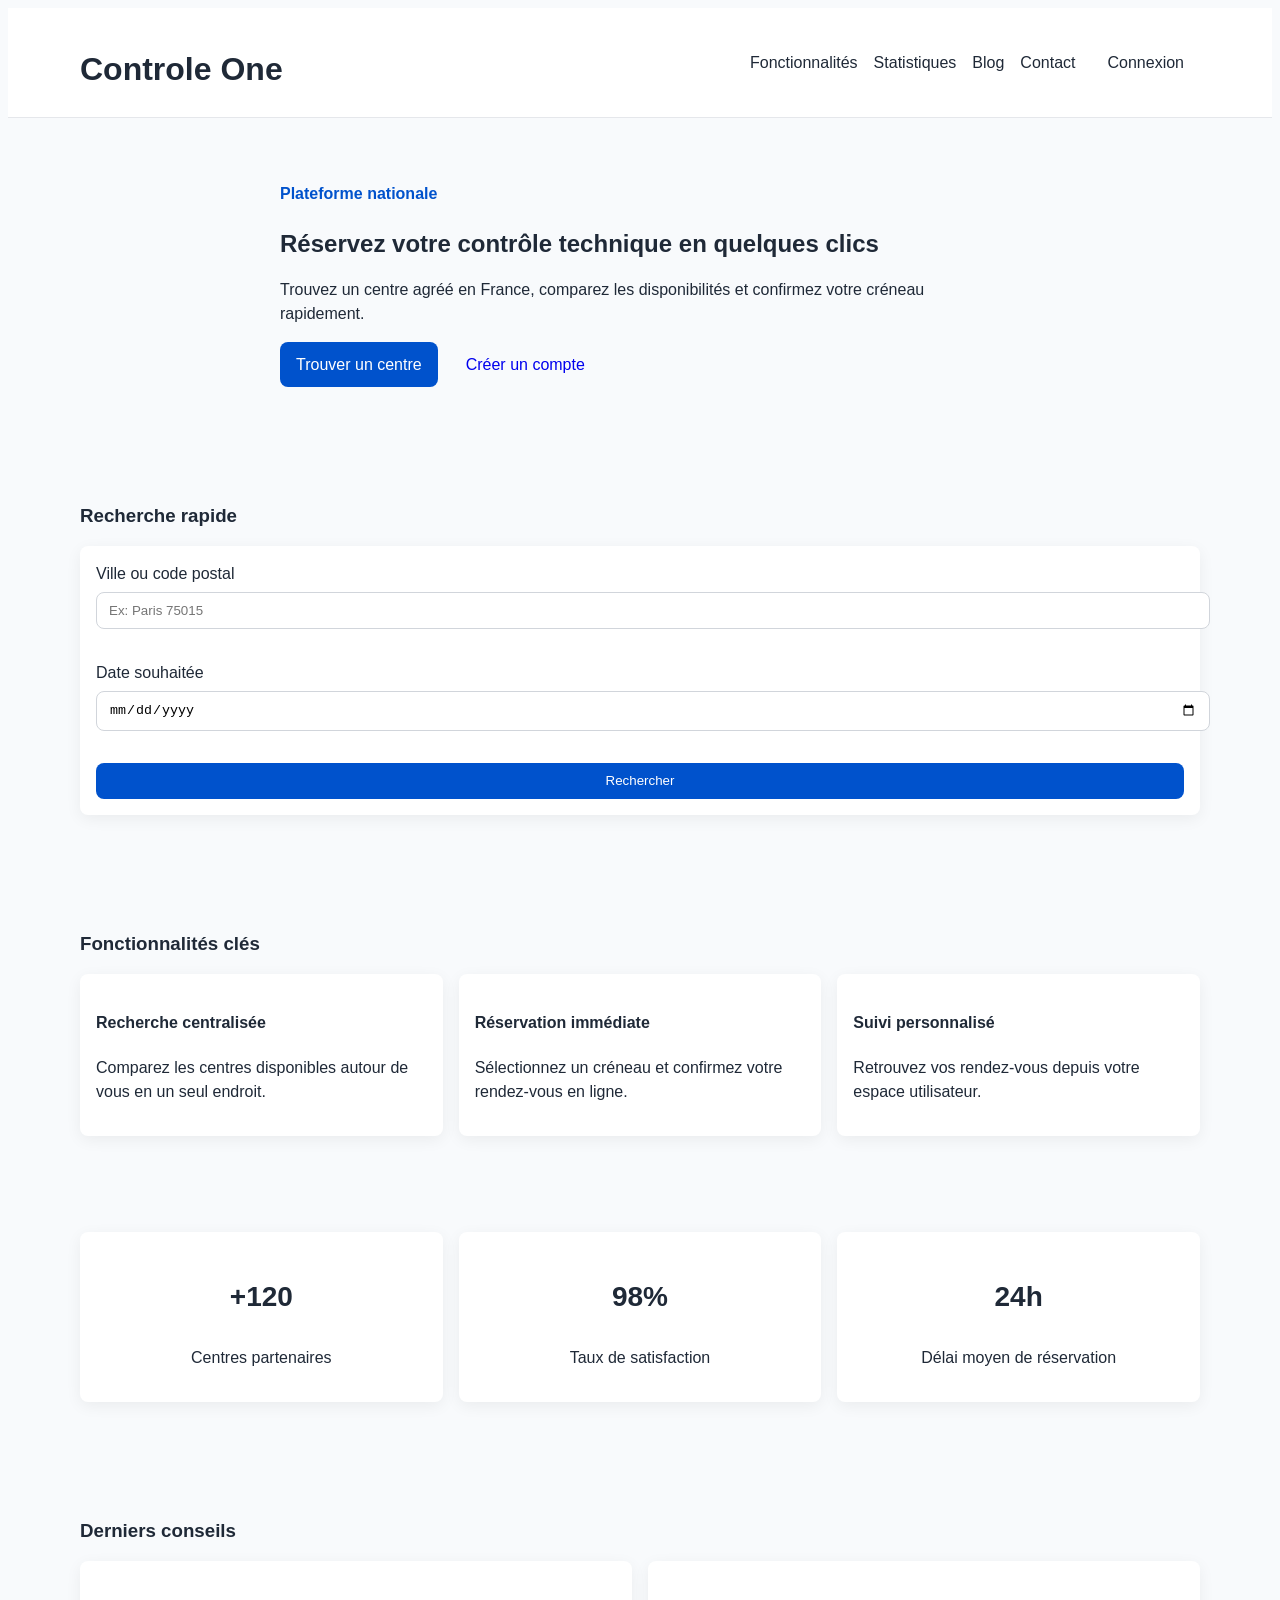
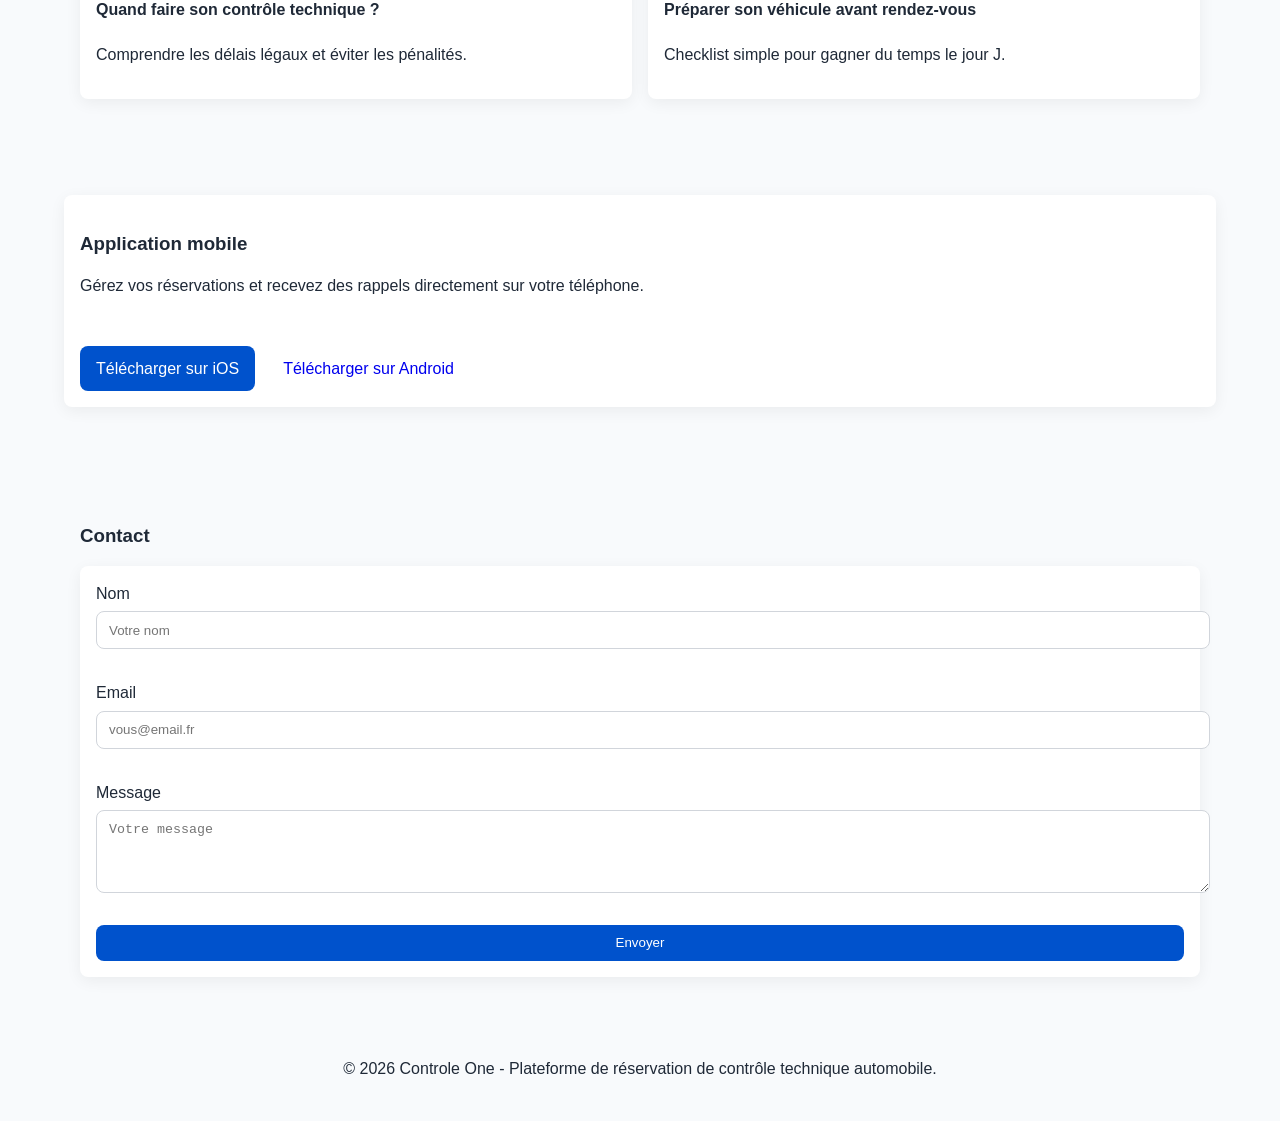
==== index.html @ fcfed6a2 "feat(setup): add frontend base structure and initial multipage flow" ====
<!DOCTYPE html>
<html lang="fr">
<head>
  <meta charset="UTF-8">
  <meta name="viewport" content="width=device-width, initial-scale=1.0">
  <title>Controle One - Réservez votre contrôle technique</title>
  <link rel="stylesheet" href="styles/main.css">
</head>
<body>
  <header class="site-header">
    <div class="container nav-bar">
      <h1 class="brand">Controle One</h1>
      <nav class="top-nav" aria-label="Navigation principale">
        <a href="#features">Fonctionnalités</a>
        <a href="#stats">Statistiques</a>
        <a href="#blog">Blog</a>
        <a href="#contact">Contact</a>
        <a href="pages/login.html" class="button">Connexion</a>
      </nav>
    </div>
  </header>

  <main>
    <section class="hero-section">
      <div class="container hero-content">
        <p class="hero-kicker">Plateforme nationale</p>
        <h2>Réservez votre contrôle technique en quelques clics</h2>
        <p>Trouvez un centre agréé en France, comparez les disponibilités et confirmez votre créneau rapidement.</p>
        <div class="hero-actions">
          <a href="pages/search.html" class="button primary-button">Trouver un centre</a>
          <a href="pages/register.html" class="button">Créer un compte</a>
        </div>
      </div>
    </section>

    <section class="search-section" aria-label="Recherche rapide">
      <div class="container">
        <h3 class="section-title">Recherche rapide</h3>
        <form class="search-form card" action="pages/search.html" method="get">
          <div class="form-field">
            <label for="city">Ville ou code postal</label>
            <input id="city" name="city" class="input-control" type="text" placeholder="Ex: Paris 75015" required>
          </div>
          <div class="form-field">
            <label for="date">Date souhaitée</label>
            <input id="date" name="date" class="input-control" type="date" required>
          </div>
          <button type="submit" class="button primary-button">Rechercher</button>
        </form>
      </div>
    </section>

    <section id="features" class="features-section">
      <div class="container">
        <h3 class="section-title">Fonctionnalités clés</h3>
        <div class="feature-grid">
          <article class="card">
            <h4>Recherche centralisée</h4>
            <p>Comparez les centres disponibles autour de vous en un seul endroit.</p>
          </article>
          <article class="card">
            <h4>Réservation immédiate</h4>
            <p>Sélectionnez un créneau et confirmez votre rendez-vous en ligne.</p>
          </article>
          <article class="card">
            <h4>Suivi personnalisé</h4>
            <p>Retrouvez vos rendez-vous depuis votre espace utilisateur.</p>
          </article>
        </div>
      </div>
    </section>

    <section id="stats" class="stats-section">
      <div class="container stats-grid">
        <article class="card stat-item">
          <p class="stat-value">+120</p>
          <p>Centres partenaires</p>
        </article>
        <article class="card stat-item">
          <p class="stat-value">98%</p>
          <p>Taux de satisfaction</p>
        </article>
        <article class="card stat-item">
          <p class="stat-value">24h</p>
          <p>Délai moyen de réservation</p>
        </article>
      </div>
    </section>

    <section id="blog" class="blog-section">
      <div class="container">
        <h3 class="section-title">Derniers conseils</h3>
        <div class="blog-grid">
          <article class="card">
            <h4>Quand faire son contrôle technique ?</h4>
            <p>Comprendre les délais légaux et éviter les pénalités.</p>
          </article>
          <article class="card">
            <h4>Préparer son véhicule avant rendez-vous</h4>
            <p>Checklist simple pour gagner du temps le jour J.</p>
          </article>
        </div>
      </div>
    </section>

    <section class="app-section">
      <div class="container app-card card">
        <div>
          <h3 class="section-title">Application mobile</h3>
          <p>Gérez vos réservations et recevez des rappels directement sur votre téléphone.</p>
        </div>
        <div class="hero-actions">
          <a href="#" class="button primary-button">Télécharger sur iOS</a>
          <a href="#" class="button">Télécharger sur Android</a>
        </div>
      </div>
    </section>

    <section id="contact" class="contact-section">
      <div class="container">
        <h3 class="section-title">Contact</h3>
        <form class="contact-form card">
          <div class="form-field">
            <label for="name">Nom</label>
            <input id="name" class="input-control" type="text" placeholder="Votre nom" required>
          </div>
          <div class="form-field">
            <label for="email">Email</label>
            <input id="email" class="input-control" type="email" placeholder="vous@email.fr" required>
          </div>
          <div class="form-field">
            <label for="message">Message</label>
            <textarea id="message" class="input-control" rows="4" placeholder="Votre message" required></textarea>
          </div>
          <button type="submit" class="button primary-button">Envoyer</button>
        </form>
      </div>
    </section>
  </main>

  <footer class="site-footer">
    <div class="container">
      <p>© 2026 Controle One - Plateforme de réservation de contrôle technique automobile.</p>
    </div>
  </footer>

  <script src="scripts/main.js" defer></script>
</body>
</html>
---- styles/main.css ----
@import url('./base/reset.css');
@import url('./base/variables.css');
@import url('./base/typography.css');
@import url('./layout/header.css');
@import url('./layout/footer.css');
@import url('./layout/grid.css');
@import url('./components/buttons.css');
@import url('./components/forms.css');
@import url('./components/cards.css');
@import url('./pages/home.css');
@import url('./pages/search.css');
@import url('./pages/auth.css');
@import url('./pages/booking.css');
@import url('./pages/dashboard-user.css');
@import url('./pages/dashboard-garage.css');
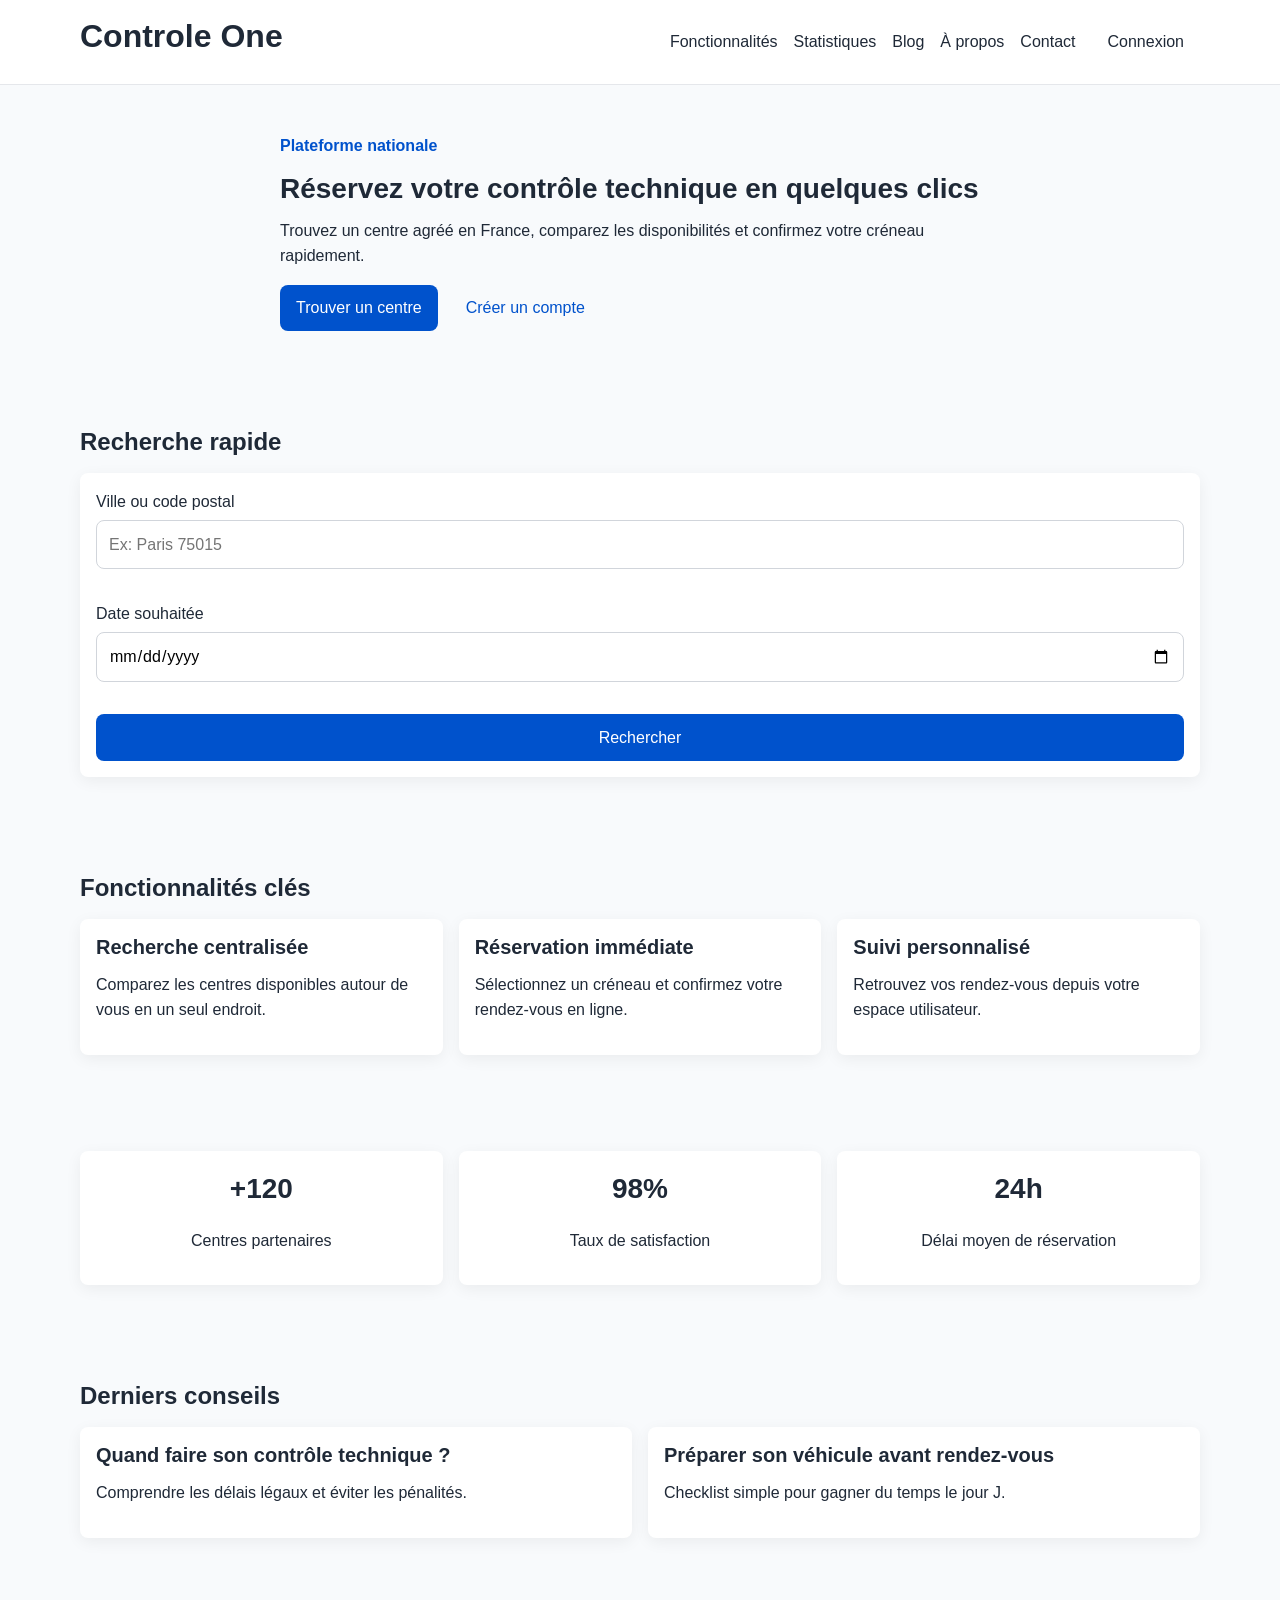
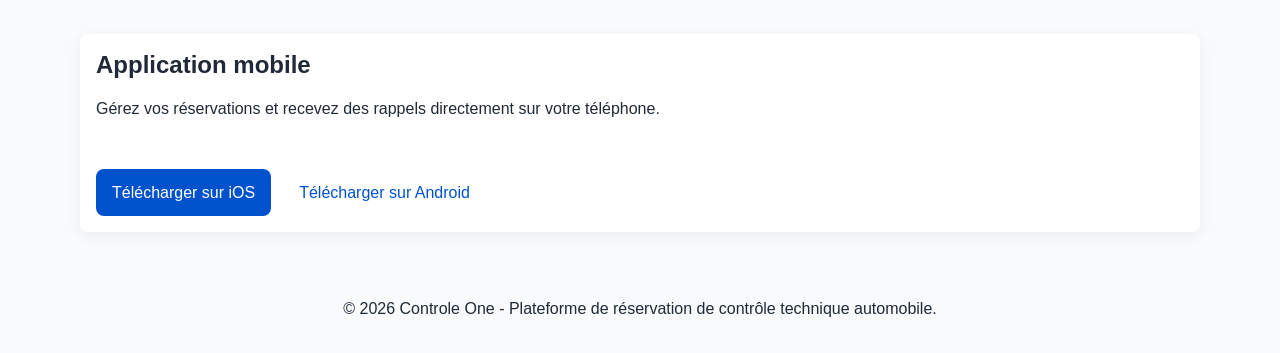
==== commit 769413be: "Add about and contact pages with styles" ====
--- a/index.html
+++ b/index.html
@@ -14,7 +14,8 @@
         <a href="#features">Fonctionnalités</a>
         <a href="#stats">Statistiques</a>
         <a href="#blog">Blog</a>
-        <a href="#contact">Contact</a>
+        <a href="pages/about.html">À propos</a>
+        <a href="pages/contact.html">Contact</a>
         <a href="pages/login.html" class="button">Connexion</a>
       </nav>
     </div>
@@ -116,26 +117,6 @@
       </div>
     </section>
 
-    <section id="contact" class="contact-section">
-      <div class="container">
-        <h3 class="section-title">Contact</h3>
-        <form class="contact-form card">
-          <div class="form-field">
-            <label for="name">Nom</label>
-            <input id="name" class="input-control" type="text" placeholder="Votre nom" required>
-          </div>
-          <div class="form-field">
-            <label for="email">Email</label>
-            <input id="email" class="input-control" type="email" placeholder="vous@email.fr" required>
-          </div>
-          <div class="form-field">
-            <label for="message">Message</label>
-            <textarea id="message" class="input-control" rows="4" placeholder="Votre message" required></textarea>
-          </div>
-          <button type="submit" class="button primary-button">Envoyer</button>
-        </form>
-      </div>
-    </section>
   </main>
 
   <footer class="site-footer">
--- a/styles/main.css
+++ b/styles/main.css
@@ -13,3 +13,5 @@
 @import url('./pages/booking.css');
 @import url('./pages/dashboard-user.css');
 @import url('./pages/dashboard-garage.css');
+@import url('./pages/about.css');
+@import url('./pages/contact.css');
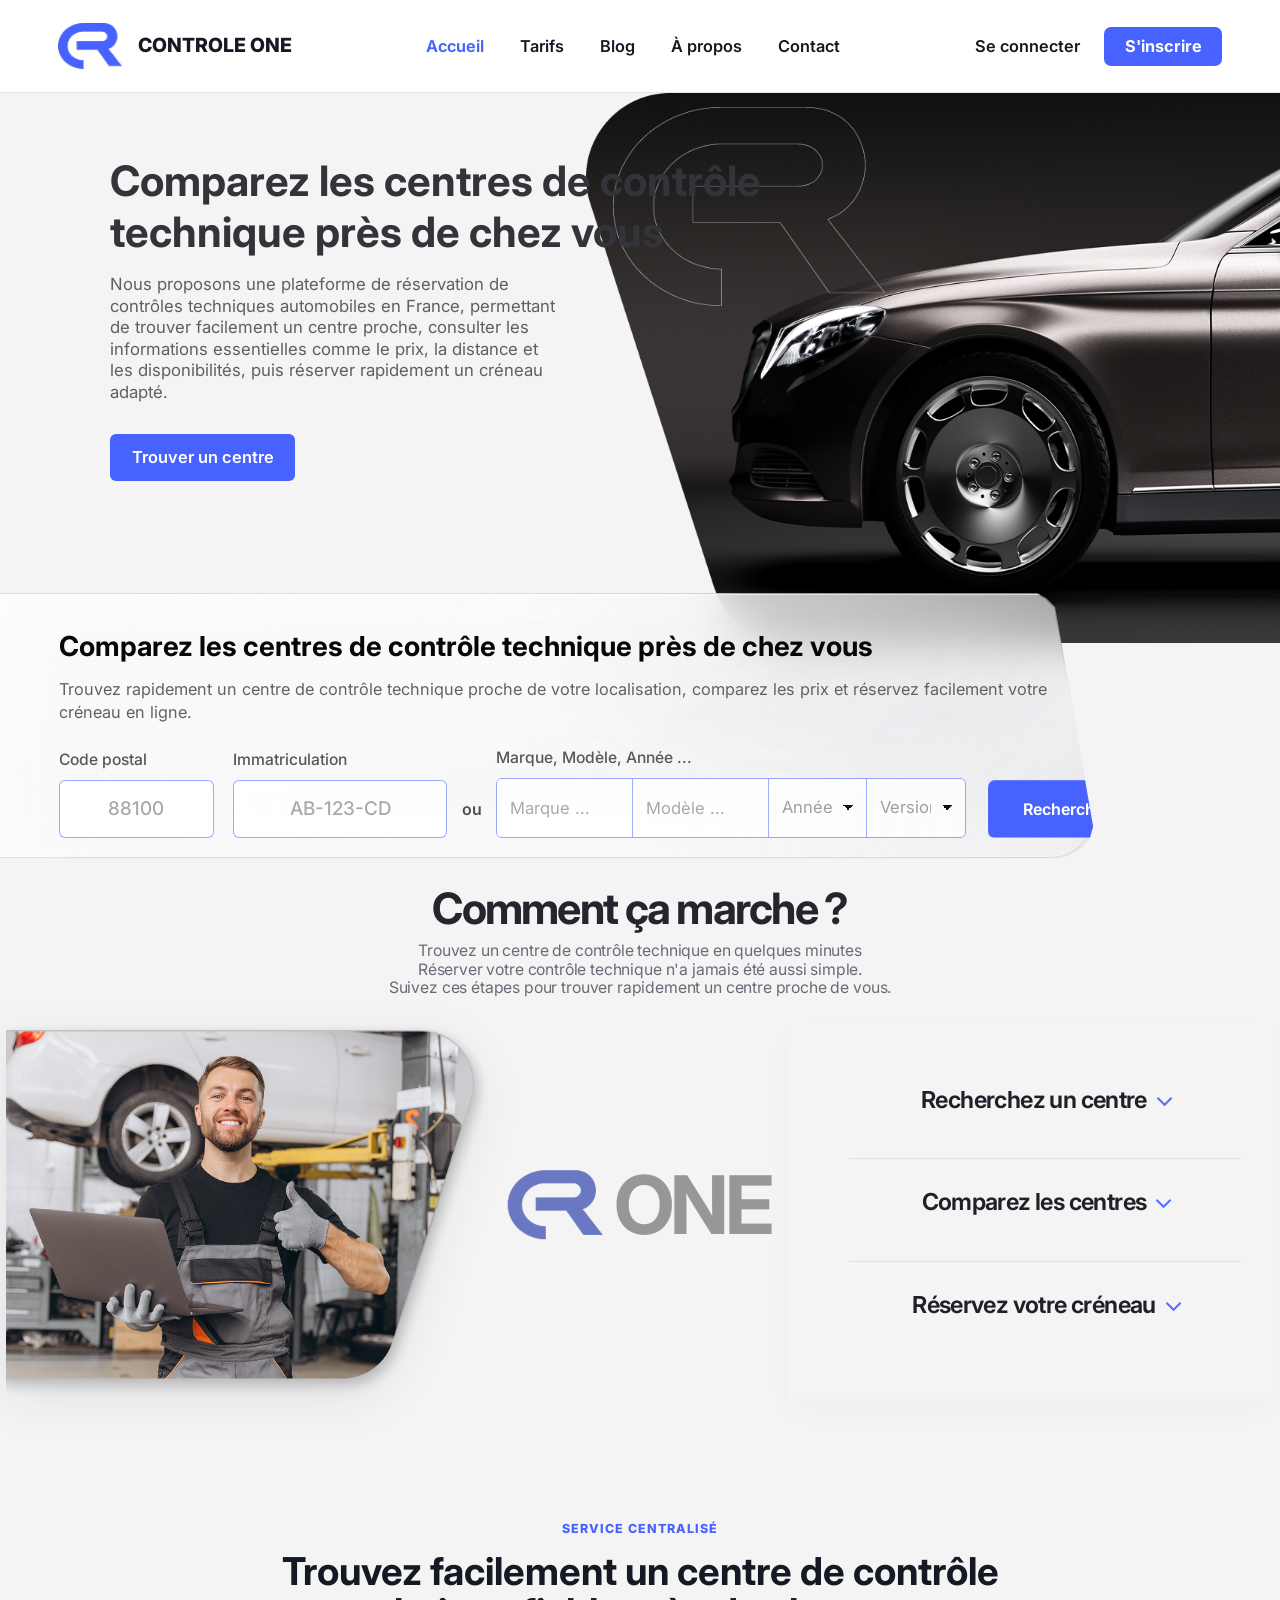
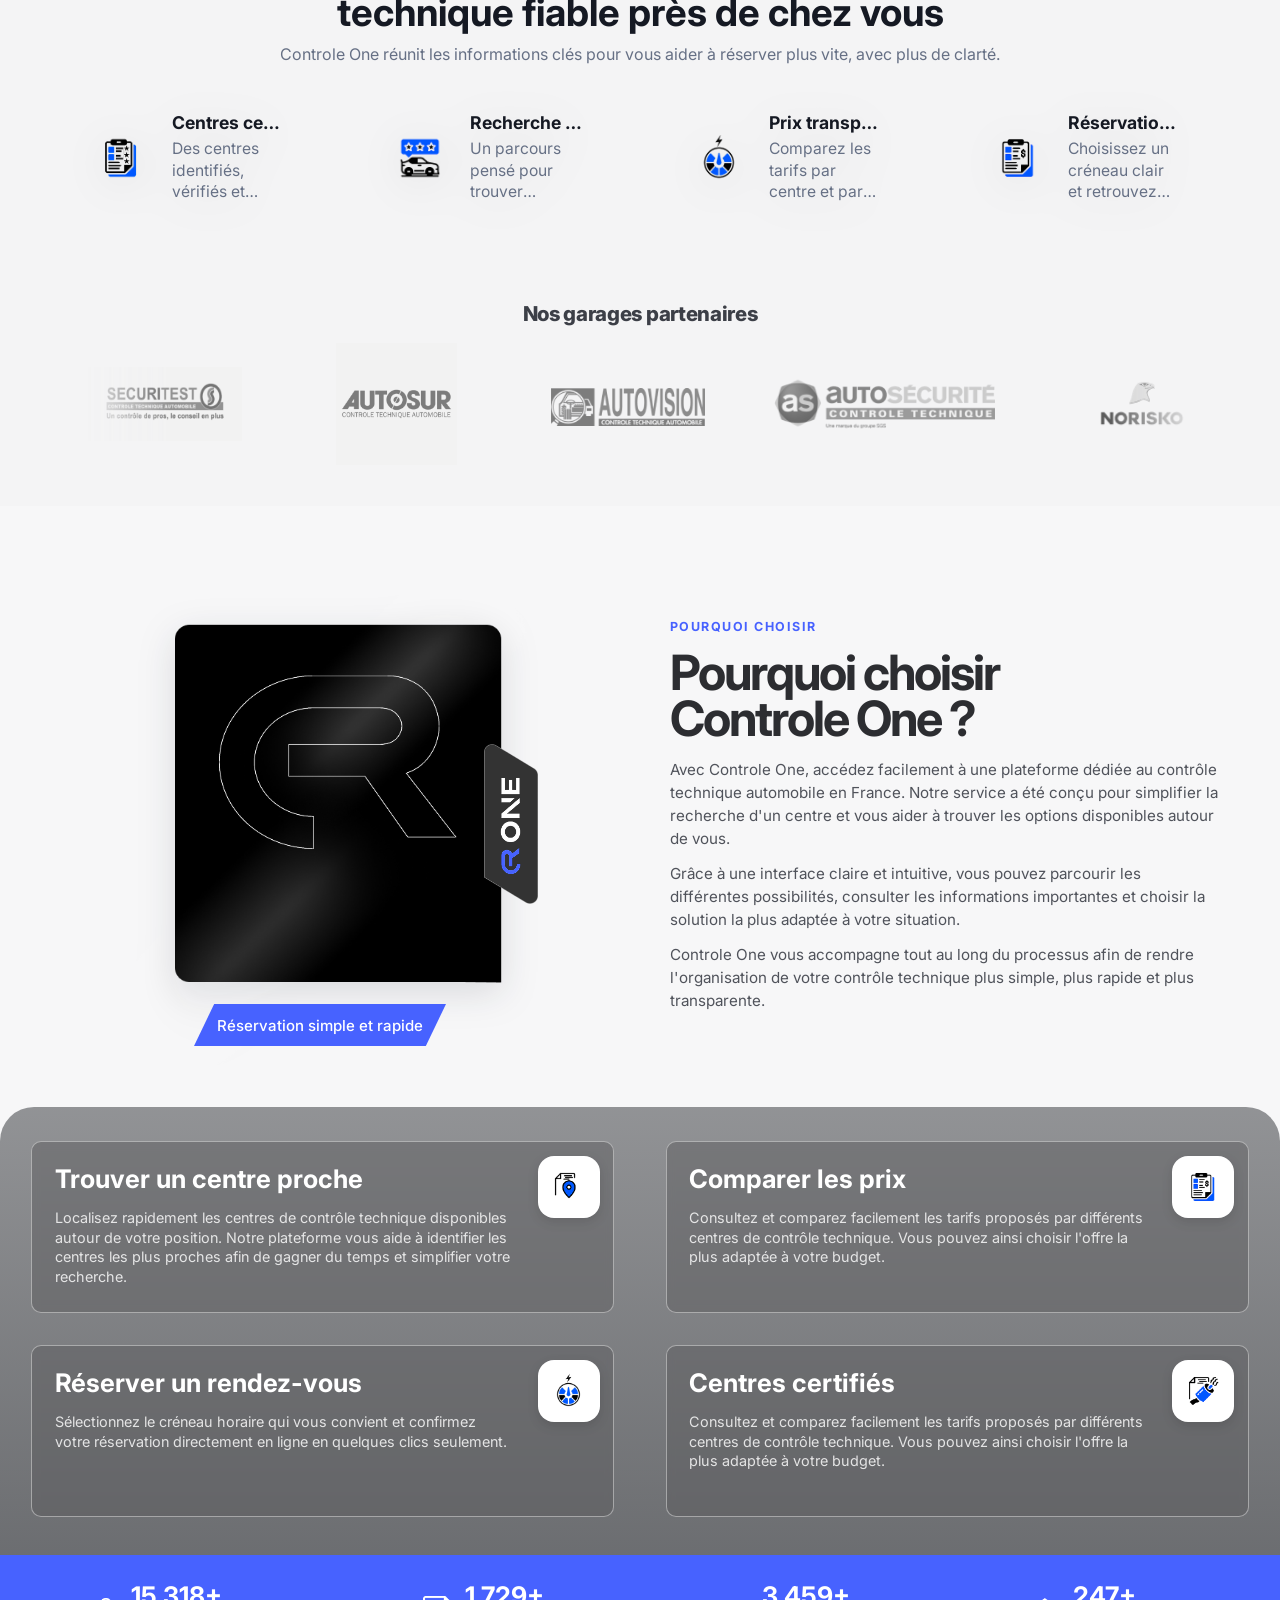
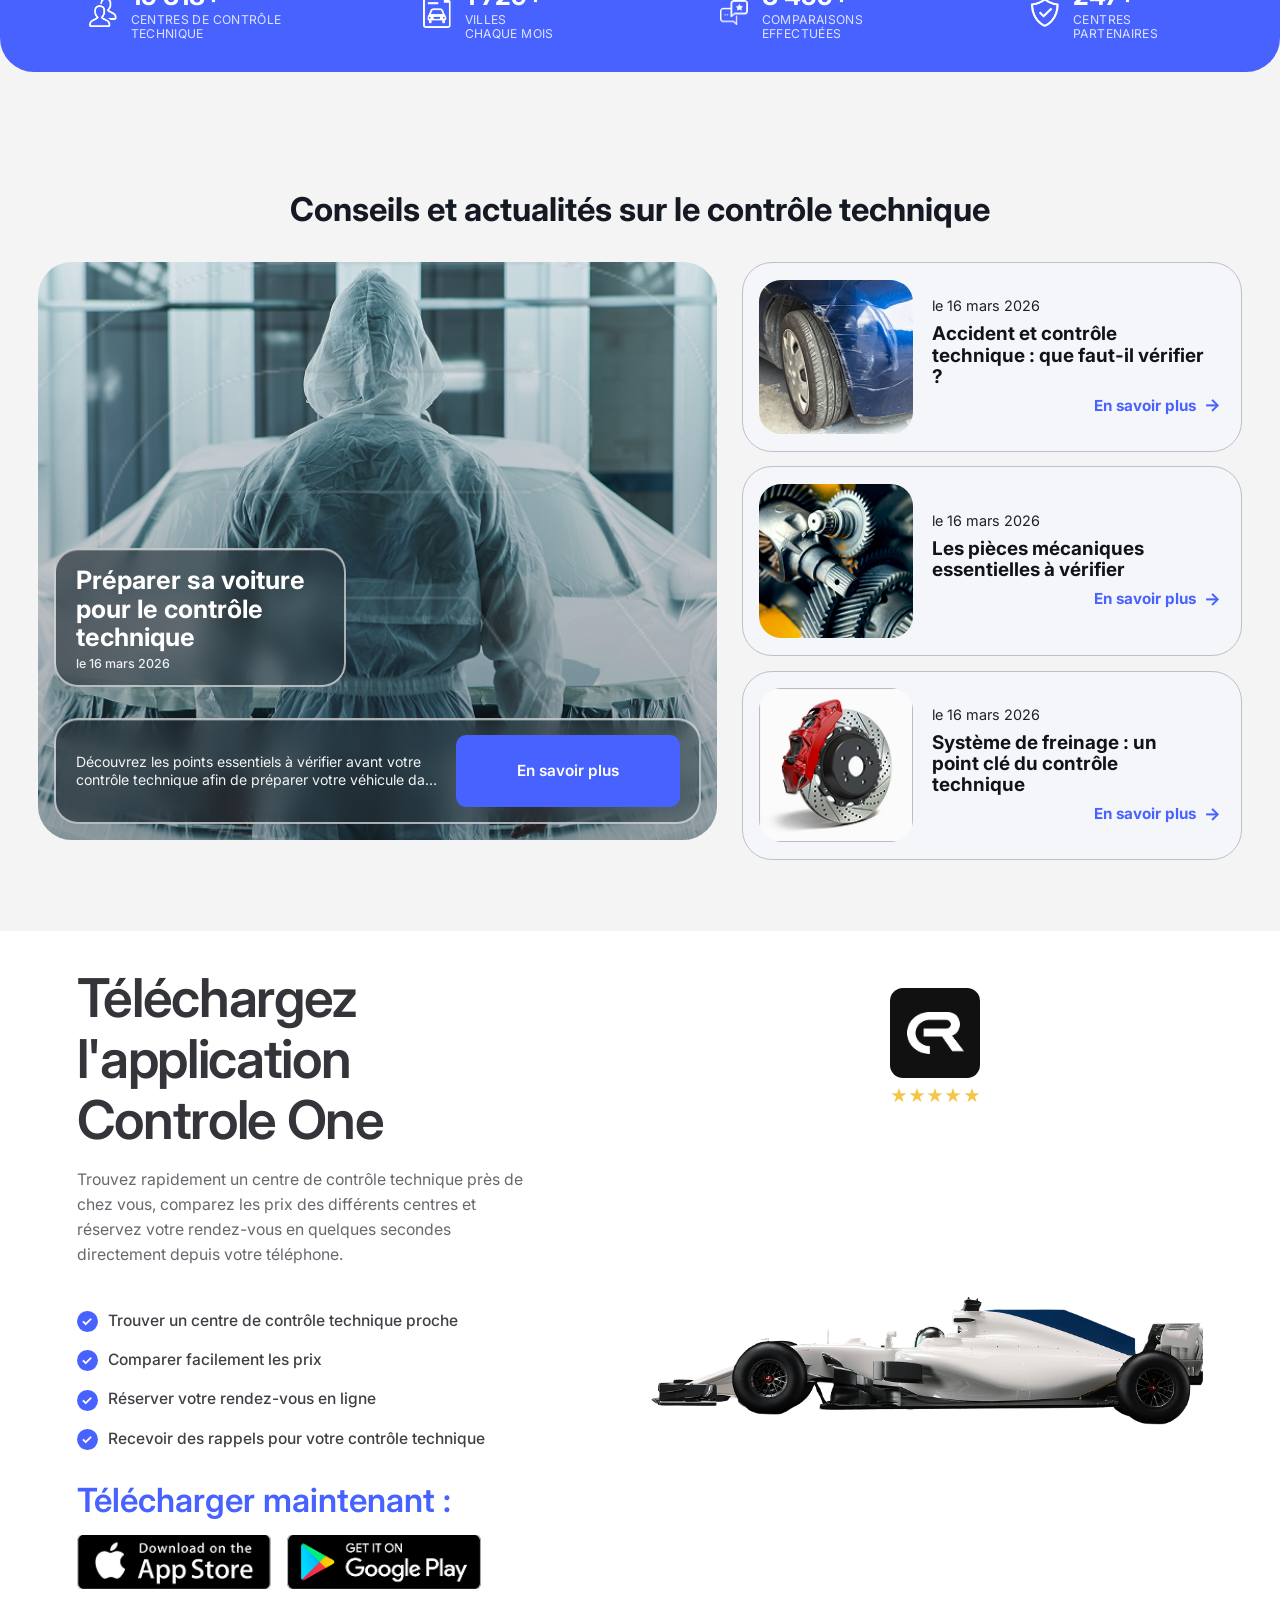
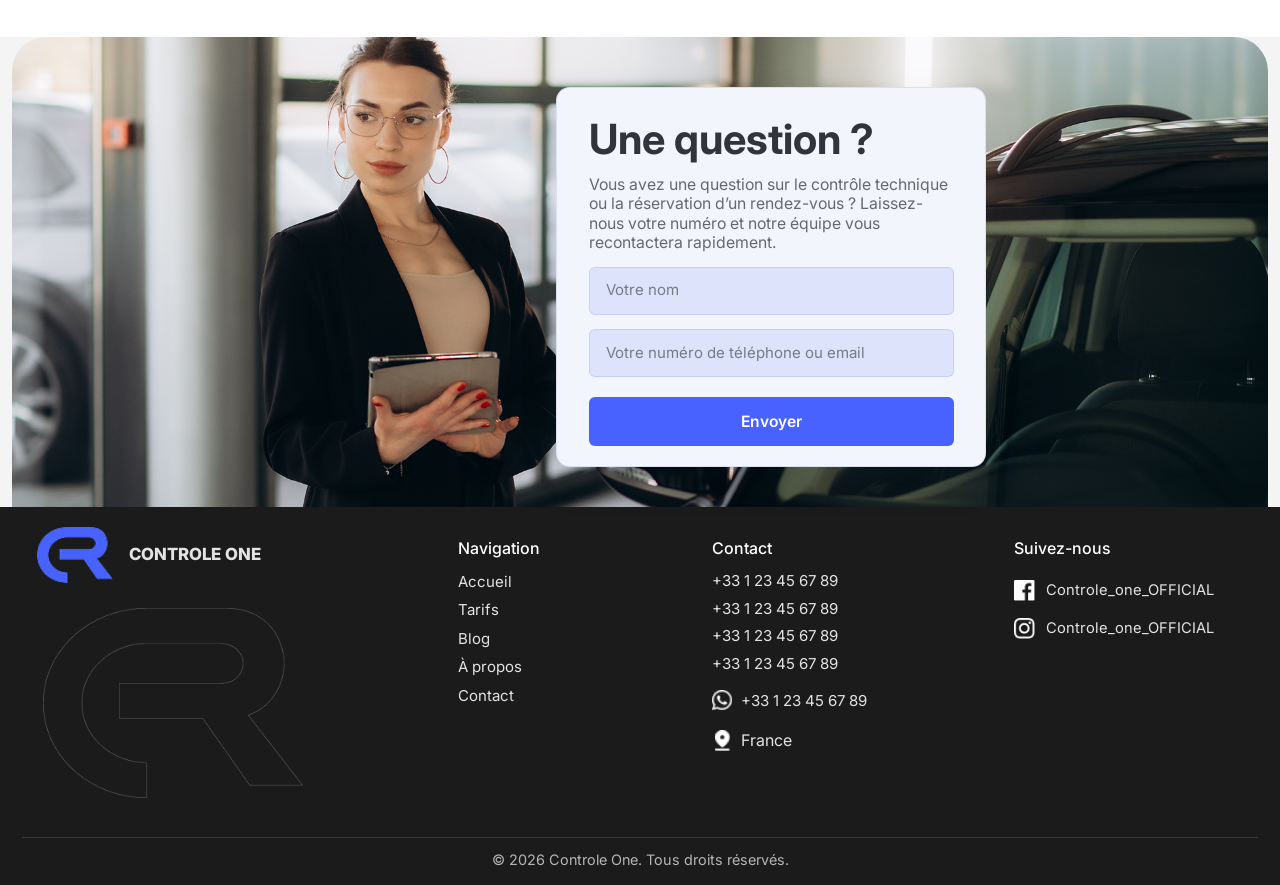
==== commit 391aa782: "feat(frontend): finaliser l’interface Controle One" ====
--- a/index.html
+++ b/index.html
@@ -3,125 +3,459 @@
 <head>
   <meta charset="UTF-8">
   <meta name="viewport" content="width=device-width, initial-scale=1.0">
-  <title>Controle One - Réservez votre contrôle technique</title>
+  <meta name="description" content="Comparez les centres de contrôle technique près de chez vous, consultez les prix et réservez votre créneau en ligne avec Controle One.">
+  <title>Controle One - Comparez et réservez votre contrôle technique</title>
   <link rel="stylesheet" href="styles/main.css">
 </head>
-<body>
-  <header class="site-header">
+<body class="home-page">
+  <header class="site-header home-header">
     <div class="container nav-bar">
-      <h1 class="brand">Controle One</h1>
+      <a class="brand home-brand" href="index.html" aria-label="Accueil Controle One">
+        <img src="assets/logos/Subtract%20(1)%206.png" alt="" aria-hidden="true">
+        <span>CONTROLE ONE</span>
+      </a>
       <nav class="top-nav" aria-label="Navigation principale">
-        <a href="#features">Fonctionnalités</a>
-        <a href="#stats">Statistiques</a>
+        <a href="index.html" aria-current="page">Accueil</a>
+        <a href="#tarifs">Tarifs</a>
         <a href="#blog">Blog</a>
         <a href="pages/about.html">À propos</a>
         <a href="pages/contact.html">Contact</a>
-        <a href="pages/login.html" class="button">Connexion</a>
       </nav>
+      <div class="nav-actions">
+        <a href="pages/login.html">Se connecter</a>
+        <a href="pages/register.html" class="button primary-button">S'inscrire</a>
+      </div>
     </div>
   </header>
 
   <main>
     <section class="hero-section">
-      <div class="container hero-content">
-        <p class="hero-kicker">Plateforme nationale</p>
-        <h2>Réservez votre contrôle technique en quelques clics</h2>
-        <p>Trouvez un centre agréé en France, comparez les disponibilités et confirmez votre créneau rapidement.</p>
-        <div class="hero-actions">
-          <a href="pages/search.html" class="button primary-button">Trouver un centre</a>
-          <a href="pages/register.html" class="button">Créer un compte</a>
-        </div>
-      </div>
-    </section>
-
-    <section class="search-section" aria-label="Recherche rapide">
-      <div class="container">
-        <h3 class="section-title">Recherche rapide</h3>
-        <form class="search-form card" action="pages/search.html" method="get">
-          <div class="form-field">
-            <label for="city">Ville ou code postal</label>
-            <input id="city" name="city" class="input-control" type="text" placeholder="Ex: Paris 75015" required>
+      <div class="container hero-grid">
+        <div class="hero-copy">
+          <h1>Comparez les centres de contrôle technique près de chez vous</h1>
+          <p class="hero-lead">Nous proposons une plateforme de réservation de contrôles techniques automobiles en France, permettant de trouver facilement un centre proche, consulter les informations essentielles comme le prix, la distance et les disponibilités, puis réserver rapidement un créneau adapté.</p>
+          <div class="hero-actions">
+            <a href="pages/search.html" class="button primary-button">Trouver un centre</a>
           </div>
-          <div class="form-field">
-            <label for="date">Date souhaitée</label>
-            <input id="date" name="date" class="input-control" type="date" required>
+        </div>
+        <div class="hero-visual" aria-hidden="true">
+          <img class="hero-watermark" src="assets/logos/Subtract%20(6)%202.png" alt="">
+          <img src="assets/images/Rectangle%202279.png" alt="">
+        </div>
+      </div>
+
+      <div class="hero-search-area">
+        <section class="hero-search-panel" aria-labelledby="hero-search-title">
+          <h2 id="hero-search-title">Comparez les centres de contrôle technique près de chez vous</h2>
+          <p>Trouvez rapidement un centre de contrôle technique proche de votre localisation, comparez les prix et réservez facilement votre créneau en ligne.</p>
+
+          <form class="hero-search" action="pages/search.html" method="get" aria-label="Comparer les centres de contrôle technique">
+            <div class="search-field search-field--postal">
+              <label for="postal-code">Code postal</label>
+              <input id="postal-code" name="postalCode" type="text" inputmode="numeric" placeholder="88100">
+            </div>
+            <div class="search-field search-field--plate">
+              <label for="registration">Immatriculation</label>
+              <input id="registration" name="registration" type="text" placeholder="AB-123-CD">
+            </div>
+            <span class="search-separator" aria-hidden="true">ou</span>
+            <fieldset class="vehicle-details">
+              <legend>Marque, Modèle, Année ...</legend>
+              <div class="vehicle-detail-grid">
+                <div class="search-field">
+                  <label for="vehicle-make" class="visually-hidden">Marque</label>
+                  <input id="vehicle-make" name="make" type="text" placeholder="Marque ...">
+                </div>
+                <div class="search-field">
+                  <label for="vehicle-model" class="visually-hidden">Modèle</label>
+                  <input id="vehicle-model" name="model" type="text" placeholder="Modèle ...">
+                </div>
+                <div class="search-field">
+                  <label for="vehicle-year" class="visually-hidden">Année</label>
+                  <select id="vehicle-year" name="year">
+                    <option value="">Année</option>
+                    <option value="2026">2026</option>
+                    <option value="2025">2025</option>
+                    <option value="2024">2024</option>
+                    <option value="2023">2023</option>
+                  </select>
+                </div>
+                <div class="search-field">
+                  <label for="vehicle-version" class="visually-hidden">Version</label>
+                  <select id="vehicle-version" name="version">
+                    <option value="">Version</option>
+                    <option value="essence">Essence</option>
+                    <option value="diesel">Diesel</option>
+                    <option value="hybride">Hybride</option>
+                    <option value="electrique">Électrique</option>
+                  </select>
+                </div>
+              </div>
+            </fieldset>
+            <button type="submit" class="button primary-button">Recherche</button>
+          </form>
+        </section>
+      </div>
+    </section>
+
+    <section id="how-it-works" class="steps-section">
+      <div class="container steps-heading">
+        <h2>Comment ça marche ?</h2>
+        <p>
+          Trouvez un centre de contrôle technique en quelques minutes<br>
+          Réserver votre contrôle technique n'a jamais été aussi simple.<br>
+          Suivez ces étapes pour trouver rapidement un centre proche de vous.
+        </p>
+      </div>
+      <div class="container steps-grid">
+        <div class="steps-image">
+          <img src="assets/images/Rectangle%202290.png" alt="Technicien dans un centre de contrôle technique">
+        </div>
+        <div class="steps-brand" aria-hidden="true">
+          <img src="assets/logos/Subtract%20(1)%202.png" alt="">
+          <span>ONE</span>
+        </div>
+        <div class="steps-list" aria-label="Étapes de réservation">
+          <article class="glass-step">
+            <h3 class="step-heading">
+              <button class="step-trigger" type="button" id="step-trigger-1" aria-expanded="false" aria-controls="step-panel-1">
+                <span class="step-title">Recherchez un centre</span>
+              </button>
+            </h3>
+            <div class="step-panel" id="step-panel-1" role="region" aria-labelledby="step-trigger-1">
+              <p>Entrez votre code postal ou votre immatriculation pour trouver les centres de contrôle technique proches de votre localisation.</p>
+            </div>
+          </article>
+          <article class="glass-step">
+            <h3 class="step-heading">
+              <button class="step-trigger" type="button" id="step-trigger-2" aria-expanded="false" aria-controls="step-panel-2">
+                <span class="step-title">Comparez les centres</span>
+              </button>
+            </h3>
+            <div class="step-panel" id="step-panel-2" role="region" aria-labelledby="step-trigger-2">
+              <p>Consultez les prix, les disponibilités et les informations des centres afin de choisir celui qui correspond le mieux à vos besoins.</p>
+            </div>
+          </article>
+          <article class="glass-step">
+            <h3 class="step-heading">
+              <button class="step-trigger" type="button" id="step-trigger-3" aria-expanded="false" aria-controls="step-panel-3">
+                <span class="step-title">Réservez votre créneau</span>
+              </button>
+            </h3>
+            <div class="step-panel" id="step-panel-3" role="region" aria-labelledby="step-trigger-3">
+              <p>Sélectionnez l'horaire qui vous convient et réservez votre contrôle technique directement en ligne en quelques clics.</p>
+            </div>
+          </article>
+        </div>
+      </div>
+    </section>
+
+    <section id="features" class="features-section">
+      <div class="container section-heading">
+        <p class="eyebrow">Service centralisé</p>
+        <h2>Trouvez facilement un centre de contrôle technique fiable près de chez vous</h2>
+        <p>Controle One réunit les informations clés pour vous aider à réserver plus vite, avec plus de clarté.</p>
+      </div>
+      <div class="container feature-grid">
+        <div class="feature-card-wrap">
+          <article class="feature-card">
+            <div class="feature-card-icon-wrap">
+              <img src="assets/icons/Group%203079%201.png" alt="" aria-hidden="true">
+            </div>
+            <div class="feature-card-body">
+              <h3>Centres certifiés</h3>
+              <p>Des centres identifiés, vérifiés et présentés avec les informations utiles.</p>
+            </div>
+          </article>
+        </div>
+        <div class="feature-card-wrap">
+          <article class="feature-card">
+            <div class="feature-card-icon-wrap">
+              <img src="assets/icons/00_11.%20Luxury%20Cars%2C%20Sport%2C%20Classic%2C%20Elegant%2C%20Performance%203.png" alt="" aria-hidden="true">
+            </div>
+            <div class="feature-card-body">
+              <h3>Recherche locale</h3>
+              <p>Un parcours pensé pour trouver rapidement une adresse proche et disponible.</p>
+            </div>
+          </article>
+        </div>
+        <div class="feature-card-wrap">
+          <article class="feature-card">
+            <div class="feature-card-icon-wrap">
+              <img src="assets/icons/Group%203080%201.png" alt="" aria-hidden="true">
+            </div>
+            <div class="feature-card-body">
+              <h3>Prix transparents</h3>
+              <p>Comparez les tarifs par centre et par type de véhicule avant de réserver.</p>
+            </div>
+          </article>
+        </div>
+        <div class="feature-card-wrap">
+          <article class="feature-card">
+            <div class="feature-card-icon-wrap">
+              <img src="assets/icons/Group%203121.png" alt="" aria-hidden="true">
+            </div>
+            <div class="feature-card-body">
+              <h3>Réservation simple</h3>
+              <p>Choisissez un créneau clair et retrouvez votre rendez-vous dans votre espace.</p>
+            </div>
+          </article>
+        </div>
+      </div>
+    </section>
+
+    <section class="partners-section" aria-label="Nos garages partenaires">
+      <div class="container partners-row">
+        <h2 class="partners-title">Nos garages partenaires</h2>
+        <div class="partners-marquee" aria-label="Défilement des garages partenaires">
+          <div class="partners-track">
+            <ul class="partners-list">
+              <li class="partner-item"><a class="partner-logo" href="#" aria-label="SECURITEST"><img src="assets/logos/New%20folder/image%202096.png" alt="SECURITEST"></a></li>
+              <li class="partner-item"><a class="partner-logo" href="#" aria-label="AUTOSUR"><img src="assets/logos/New%20folder/image%202097.png" alt="AUTOSUR"></a></li>
+              <li class="partner-item"><a class="partner-logo" href="#" aria-label="AUTOVISION"><img src="assets/logos/New%20folder/image%202098.png" alt="AUTOVISION"></a></li>
+              <li class="partner-item"><a class="partner-logo" href="#" aria-label="AUTOSECURITE"><img src="assets/logos/New%20folder/image%202099.png" alt="AUTOSECURITE"></a></li>
+              <li class="partner-item"><a class="partner-logo" href="#" aria-label="NORISKO"><img src="assets/logos/New%20folder/image%202100.png" alt="NORISKO"></a></li>
+              <li class="partner-item"><a class="partner-logo" href="#" aria-label="DEKRA"><img src="assets/logos/New%20folder/image%202101.png" alt="DEKRA"></a></li>
+              <li class="partner-item"><a class="partner-logo" href="#" aria-label="MON CONTROLE TECHNIQUE"><img src="assets/logos/New%20folder/image%202102.png" alt="MON CONTROLE TECHNIQUE"></a></li>
+            </ul>
+            <ul class="partners-list" aria-hidden="true">
+              <li class="partner-item"><a class="partner-logo" href="#" tabindex="-1" aria-label=""><img src="assets/logos/New%20folder/image%202096.png" alt=""></a></li>
+              <li class="partner-item"><a class="partner-logo" href="#" tabindex="-1" aria-label=""><img src="assets/logos/New%20folder/image%202097.png" alt=""></a></li>
+              <li class="partner-item"><a class="partner-logo" href="#" tabindex="-1" aria-label=""><img src="assets/logos/New%20folder/image%202098.png" alt=""></a></li>
+              <li class="partner-item"><a class="partner-logo" href="#" tabindex="-1" aria-label=""><img src="assets/logos/New%20folder/image%202099.png" alt=""></a></li>
+              <li class="partner-item"><a class="partner-logo" href="#" tabindex="-1" aria-label=""><img src="assets/logos/New%20folder/image%202100.png" alt=""></a></li>
+              <li class="partner-item"><a class="partner-logo" href="#" tabindex="-1" aria-label=""><img src="assets/logos/New%20folder/image%202101.png" alt=""></a></li>
+              <li class="partner-item"><a class="partner-logo" href="#" tabindex="-1" aria-label=""><img src="assets/logos/New%20folder/image%202102.png" alt=""></a></li>
+            </ul>
           </div>
-          <button type="submit" class="button primary-button">Rechercher</button>
+        </div>
+      </div>
+    </section>
+
+    <section id="tarifs" class="why-section">
+      <div class="container why-layout">
+        <div class="why-card">
+          <img class="why-card-base" src="assets/images/Rectangle%202314.png" alt="Carte Controle One" aria-hidden="true">
+          <img class="why-ribbon" src="assets/images/Group%201000004176.png" alt="" aria-hidden="true">
+          <a href="pages/search.html" class="button primary-button">Réservation simple et rapide</a>
+        </div>
+        <div class="why-content">
+          <p class="eyebrow">POURQUOI CHOISIR</p>
+          <h2>Pourquoi choisir Controle One ?</h2>
+          <p>Avec Controle One, accédez facilement à une plateforme dédiée au contrôle technique automobile en France. Notre service a été conçu pour simplifier la recherche d'un centre et vous aider à trouver les options disponibles autour de vous.</p>
+          <p>Grâce à une interface claire et intuitive, vous pouvez parcourir les différentes possibilités, consulter les informations importantes et choisir la solution la plus adaptée à votre situation.</p>
+          <p>Controle One vous accompagne tout au long du processus afin de rendre l'organisation de votre contrôle technique plus simple, plus rapide et plus transparente.</p>
+        </div>
+      </div>
+      <div class="container why-panel">
+        <div class="why-grid">
+          <article>
+            <div class="why-grid-icon-wrap">
+              <img src="assets/icons/Group%203101%201.png" alt="" aria-hidden="true">
+            </div>
+            <h3>Trouver un centre proche</h3>
+            <p>Localisez rapidement les centres de contrôle technique disponibles autour de votre position. Notre plateforme vous aide à identifier les centres les plus proches afin de gagner du temps et simplifier votre recherche.</p>
+          </article>
+          <article>
+            <div class="why-grid-icon-wrap">
+              <img src="assets/icons/Group%203121.png" alt="" aria-hidden="true">
+            </div>
+            <h3>Comparer les prix</h3>
+            <p>Consultez et comparez facilement les tarifs proposés par différents centres de contrôle technique. Vous pouvez ainsi choisir l'offre la plus adaptée à votre budget.</p>
+          </article>
+          <article>
+            <div class="why-grid-icon-wrap">
+              <img src="assets/icons/Group%203080%201.png" alt="" aria-hidden="true">
+            </div>
+            <h3>Réserver un rendez-vous</h3>
+            <p>Sélectionnez le créneau horaire qui vous convient et confirmez votre réservation directement en ligne en quelques clics seulement.</p>
+          </article>
+          <article>
+            <div class="why-grid-icon-wrap">
+              <img src="assets/icons/Group%203120.png" alt="" aria-hidden="true">
+            </div>
+            <h3>Centres certifiés</h3>
+            <p>Consultez et comparez facilement les tarifs proposés par différents centres de contrôle technique. Vous pouvez ainsi choisir l'offre la plus adaptée à votre budget.</p>
+          </article>
+        </div>
+      </div>
+    </section>
+
+    <section id="stats" class="stats-band" aria-label="Statistiques Controle One">
+      <div class="container stats-grid">
+        <article>
+          <img src="assets/icons/Vector%20(16).png" alt="" aria-hidden="true">
+          <strong>15 318+</strong>
+          <span>CENTRES DE CONTRÔLE<br>TECHNIQUE</span>
+        </article>
+        <article>
+          <img src="assets/icons/Vector%20(17).png" alt="" aria-hidden="true">
+          <strong>1 729+</strong>
+          <span>VILLES<br>CHAQUE MOIS</span>
+        </article>
+        <article>
+          <img src="assets/icons/Vector%20(15).png" alt="" aria-hidden="true">
+          <strong>3 459+</strong>
+          <span>COMPARAISONS<br>EFFECTUÉES</span>
+        </article>
+        <article>
+          <img src="assets/icons/Vector%20(14).png" alt="" aria-hidden="true">
+          <strong>247+</strong>
+          <span>CENTRES<br>PARTENAIRES</span>
+        </article>
+      </div>
+    </section>
+
+    <section id="blog" class="blog-section">
+      <div class="container section-heading">
+        <h2>Conseils et actualités sur le contrôle technique</h2>
+      </div>
+      <div class="container blog-layout">
+        <article class="featured-article">
+          <img src="assets/images/unsplash_20qcctvyR1Q.png" alt="Préparation d'un véhicule avant contrôle">
+          <img class="featured-watermark" src="assets/logos/Subtract%20(6)%202.png" alt="" aria-hidden="true">
+          <div class="featured-overlay">
+            <div class="featured-summary">
+              <span class="featured-kicker">Préparation</span>
+              <h3>Préparer sa voiture pour le contrôle technique</h3>
+              <span class="featured-date">le 16 mars 2026</span>
+            </div>
+            <div class="featured-bottom-row">
+              <p>Découvrez les points essentiels à vérifier avant votre contrôle technique afin de préparer votre véhicule dans les meilleures conditions, éviter une contre-visite inutile et gagner du temps le jour de votre rendez-vous.</p>
+              <a href="#blog" class="button primary-button">En savoir plus</a>
+            </div>
+          </div>
+        </article>
+        <div class="article-list">
+          <article>
+            <img src="assets/images/scratched-and-dented-car-damaged-part-of-the-car-2026-01-07-06-35-05-utc%201.png" alt="">
+            <div>
+              <p class="blog-date">le 16 mars 2026</p>
+              <h3>Accident et contrôle technique : que faut-il vérifier ?</h3>
+              <a href="#blog">En savoir plus</a>
+            </div>
+          </article>
+          <article>
+            <img src="assets/images/mechanical-2026-01-08-23-42-21-utc%201.png" alt="">
+            <div>
+              <p class="blog-date">le 16 mars 2026</p>
+              <h3>Les pièces mécaniques essentielles à vérifier</h3>
+              <a href="#blog">En savoir plus</a>
+            </div>
+          </article>
+          <article>
+            <img src="assets/images/braking-system-car-brake-disk-with-caliper-isolat-2026-01-08-06-52-56-utc%201.png" alt="">
+            <div>
+              <p class="blog-date">le 16 mars 2026</p>
+              <h3>Système de freinage : un point clé du contrôle technique</h3>
+              <a href="#blog">En savoir plus</a>
+            </div>
+          </article>
+        </div>
+      </div>
+    </section>
+
+    <section class="app-section">
+      <div class="container app-layout">
+        <div class="app-copy">
+          <h2>Téléchargez l'application Controle One</h2>
+          <p>Trouvez rapidement un centre de contrôle technique près de chez vous, comparez les prix des différents centres et réservez votre rendez-vous en quelques secondes directement depuis votre téléphone.</p>
+          <ul>
+            <li>Trouver un centre de contrôle technique proche</li>
+            <li>Comparer facilement les prix</li>
+            <li>Réserver votre rendez-vous en ligne</li>
+            <li>Recevoir des rappels pour votre contrôle technique</li>
+          </ul>
+          <p class="app-download-title">Télécharger maintenant :</p>
+          <div class="store-badges">
+            <a href="#" aria-label="Télécharger sur l'App Store">
+              <img src="assets/logos/Download_on_the_App_Store_logo.png" alt="Download on the App Store">
+            </a>
+            <a href="#" aria-label="Télécharger sur Google Play">
+              <img src="assets/logos/Google_Play_Store_badge_EN%201.png" alt="Get it on Google Play">
+            </a>
+          </div>
+        </div>
+        <div class="app-visual" aria-hidden="true">
+          <div class="app-badge">
+            <div class="app-badge-icon">
+              <img src="assets/logos/Subtract%20(1)%206.png" alt="">
+            </div>
+            <div class="app-badge-rating">★★★★★</div>
+          </div>
+          <img class="app-car" src="assets/images/Sans%20titre%20(3)%202.png" alt="">
+        </div>
+      </div>
+    </section>
+
+    <section class="contact-preview">
+      <div class="container contact-layout">
+        <img src="assets/images/car-dealer-woman-auto-dealership-and-rental-conce-2026-01-08-22-53-07-utc%201.png" alt="Conseillère Controle One dans un centre automobile">
+        <form class="question-card" action="pages/contact.html" method="get">
+          <h2>Une question ?</h2>
+          <p>Vous avez une question sur le contrôle technique ou la réservation d’un rendez-vous ? Laissez-nous votre numéro et notre équipe vous recontactera rapidement.</p>
+          <label for="quick-name" class="visually-hidden">Votre nom</label>
+          <input id="quick-name" name="name" type="text" placeholder="Votre nom">
+          <label for="quick-contact" class="visually-hidden">Votre numéro de téléphone ou email</label>
+          <input id="quick-contact" name="contact" type="text" placeholder="Votre numéro de téléphone ou email">
+          <button type="submit" class="button primary-button">Envoyer</button>
         </form>
       </div>
     </section>
-
-    <section id="features" class="features-section">
-      <div class="container">
-        <h3 class="section-title">Fonctionnalités clés</h3>
-        <div class="feature-grid">
-          <article class="card">
-            <h4>Recherche centralisée</h4>
-            <p>Comparez les centres disponibles autour de vous en un seul endroit.</p>
-          </article>
-          <article class="card">
-            <h4>Réservation immédiate</h4>
-            <p>Sélectionnez un créneau et confirmez votre rendez-vous en ligne.</p>
-          </article>
-          <article class="card">
-            <h4>Suivi personnalisé</h4>
-            <p>Retrouvez vos rendez-vous depuis votre espace utilisateur.</p>
-          </article>
-        </div>
-      </div>
-    </section>
-
-    <section id="stats" class="stats-section">
-      <div class="container stats-grid">
-        <article class="card stat-item">
-          <p class="stat-value">+120</p>
-          <p>Centres partenaires</p>
-        </article>
-        <article class="card stat-item">
-          <p class="stat-value">98%</p>
-          <p>Taux de satisfaction</p>
-        </article>
-        <article class="card stat-item">
-          <p class="stat-value">24h</p>
-          <p>Délai moyen de réservation</p>
-        </article>
-      </div>
-    </section>
-
-    <section id="blog" class="blog-section">
-      <div class="container">
-        <h3 class="section-title">Derniers conseils</h3>
-        <div class="blog-grid">
-          <article class="card">
-            <h4>Quand faire son contrôle technique ?</h4>
-            <p>Comprendre les délais légaux et éviter les pénalités.</p>
-          </article>
-          <article class="card">
-            <h4>Préparer son véhicule avant rendez-vous</h4>
-            <p>Checklist simple pour gagner du temps le jour J.</p>
-          </article>
-        </div>
-      </div>
-    </section>
-
-    <section class="app-section">
-      <div class="container app-card card">
-        <div>
-          <h3 class="section-title">Application mobile</h3>
-          <p>Gérez vos réservations et recevez des rappels directement sur votre téléphone.</p>
-        </div>
-        <div class="hero-actions">
-          <a href="#" class="button primary-button">Télécharger sur iOS</a>
-          <a href="#" class="button">Télécharger sur Android</a>
-        </div>
-      </div>
-    </section>
-
   </main>
 
-  <footer class="site-footer">
-    <div class="container">
-      <p>© 2026 Controle One - Plateforme de réservation de contrôle technique automobile.</p>
+  <footer class="site-footer home-footer">
+    <div class="container footer-layout">
+      <div class="footer-brand-panel">
+        <a class="footer-brand footer-brand--footer" href="index.html">
+          <img src="assets/logos/Subtract%20(1)%206.png" alt="" aria-hidden="true">
+          <span>CONTROLE ONE</span>
+        </a>
+        <img class="footer-mark" src="assets/logos/Subtract%20(6)%202.png" alt="" aria-hidden="true">
+      </div>
+
+      <div class="footer-column">
+        <h2>Navigation</h2>
+        <nav class="footer-nav" aria-label="Navigation pied de page">
+          <a href="index.html">Accueil</a>
+          <a href="#tarifs">Tarifs</a>
+          <a href="#blog">Blog</a>
+          <a href="pages/about.html">À propos</a>
+          <a href="pages/contact.html">Contact</a>
+        </nav>
+      </div>
+
+      <div class="footer-column footer-contact">
+        <h2>Contact</h2>
+        <a href="tel:+33123456789">+33 1 23 45 67 89</a>
+        <a href="tel:+33123456789">+33 1 23 45 67 89</a>
+        <a href="tel:+33123456789">+33 1 23 45 67 89</a>
+        <a href="tel:+33123456789">+33 1 23 45 67 89</a>
+        <a class="footer-contact-line footer-contact-line--icon" href="https://wa.me/33123456789">
+          <img src="assets/icons/Group.png" alt="" aria-hidden="true">
+          <span>+33 1 23 45 67 89</span>
+        </a>
+        <div class="footer-contact-line footer-contact-line--icon">
+          <img src="assets/icons/Vector%20(18).png" alt="" aria-hidden="true">
+          <span>France</span>
+        </div>
+      </div>
+
+      <div class="footer-column footer-social">
+        <h2>Suivez-nous</h2>
+        <a class="footer-social-item" href="#" aria-label="Facebook Controle One">
+          <img src="assets/icons/Facebook.png" alt="" aria-hidden="true">
+          <span>Controle_one_OFFICIAL</span>
+        </a>
+        <a class="footer-social-item" href="#" aria-label="Instagram Controle One">
+          <img src="assets/icons/Instagram-black.png" alt="" aria-hidden="true">
+          <span>Controle_one_OFFICIAL</span>
+        </a>
+      </div>
+
+      <div class="footer-bottom">
+        <p>© 2026 Controle One. Tous droits réservés.</p>
+      </div>
     </div>
   </footer>
 
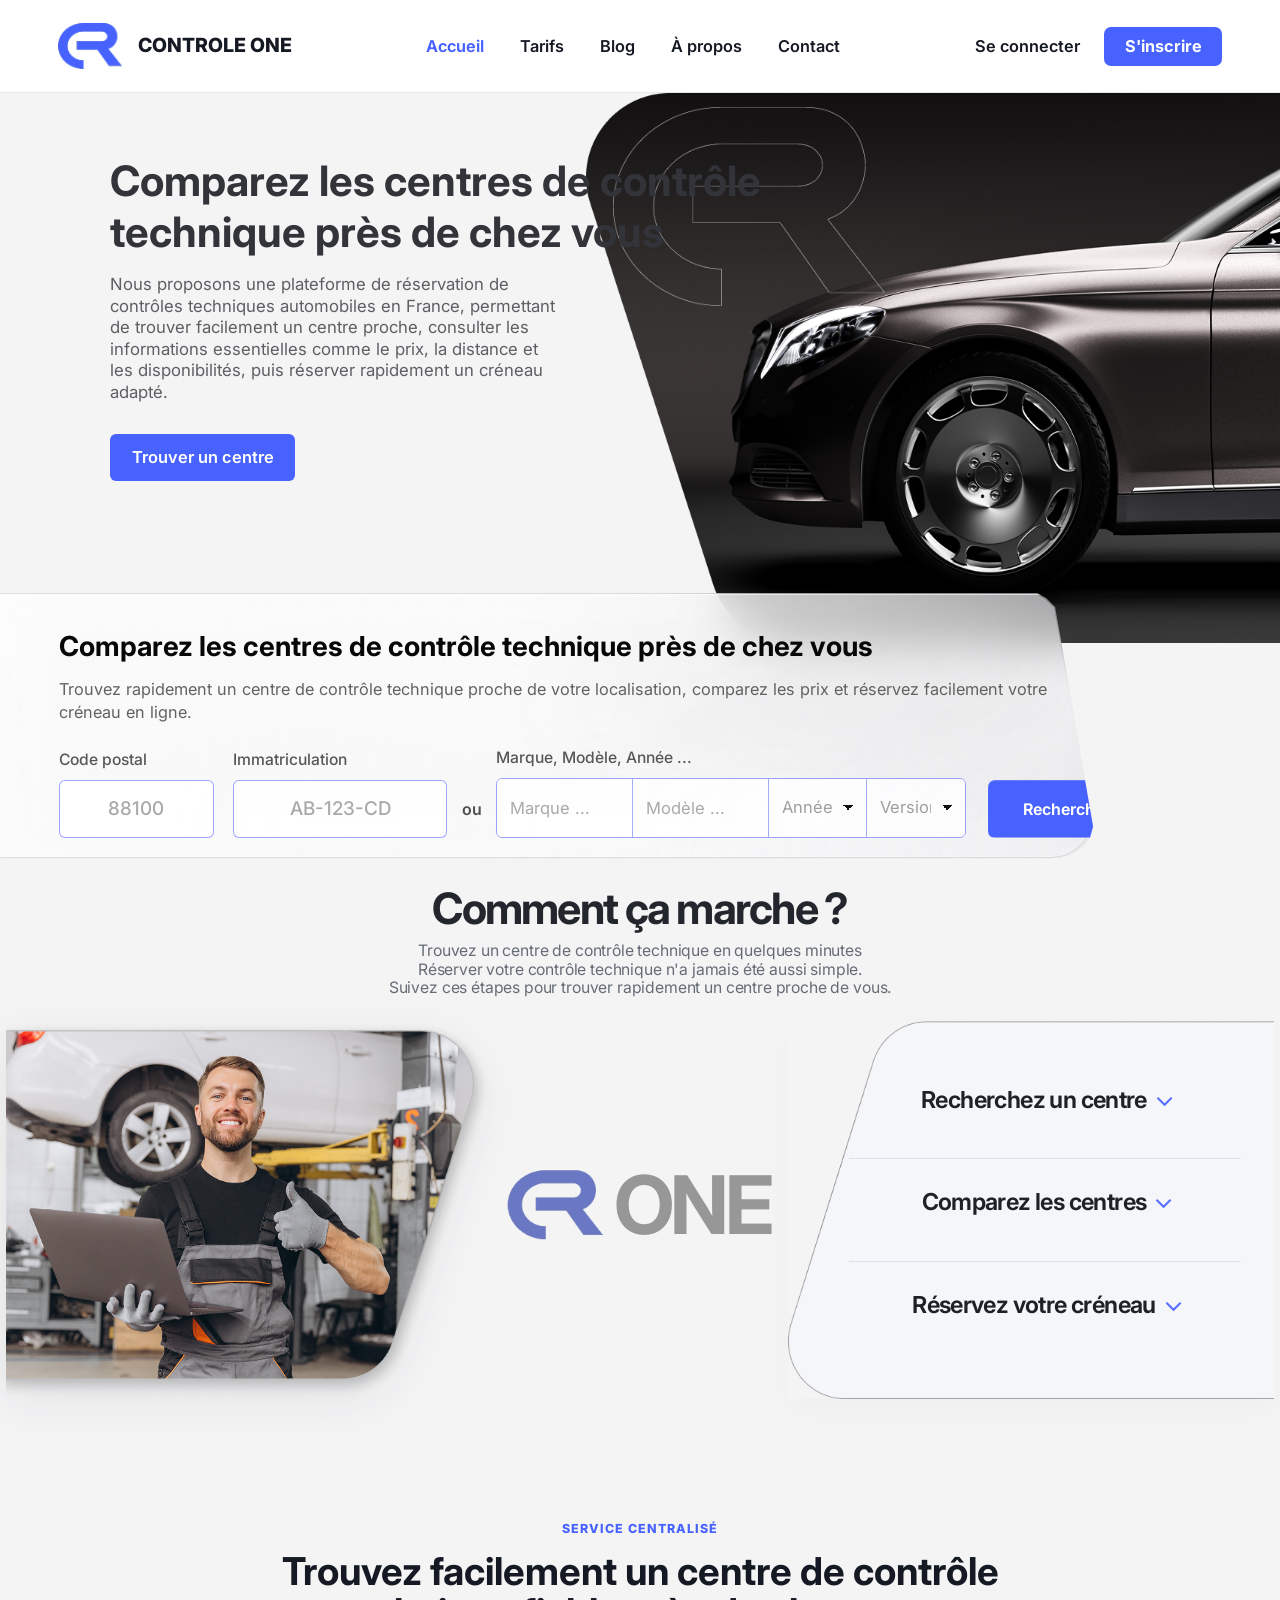
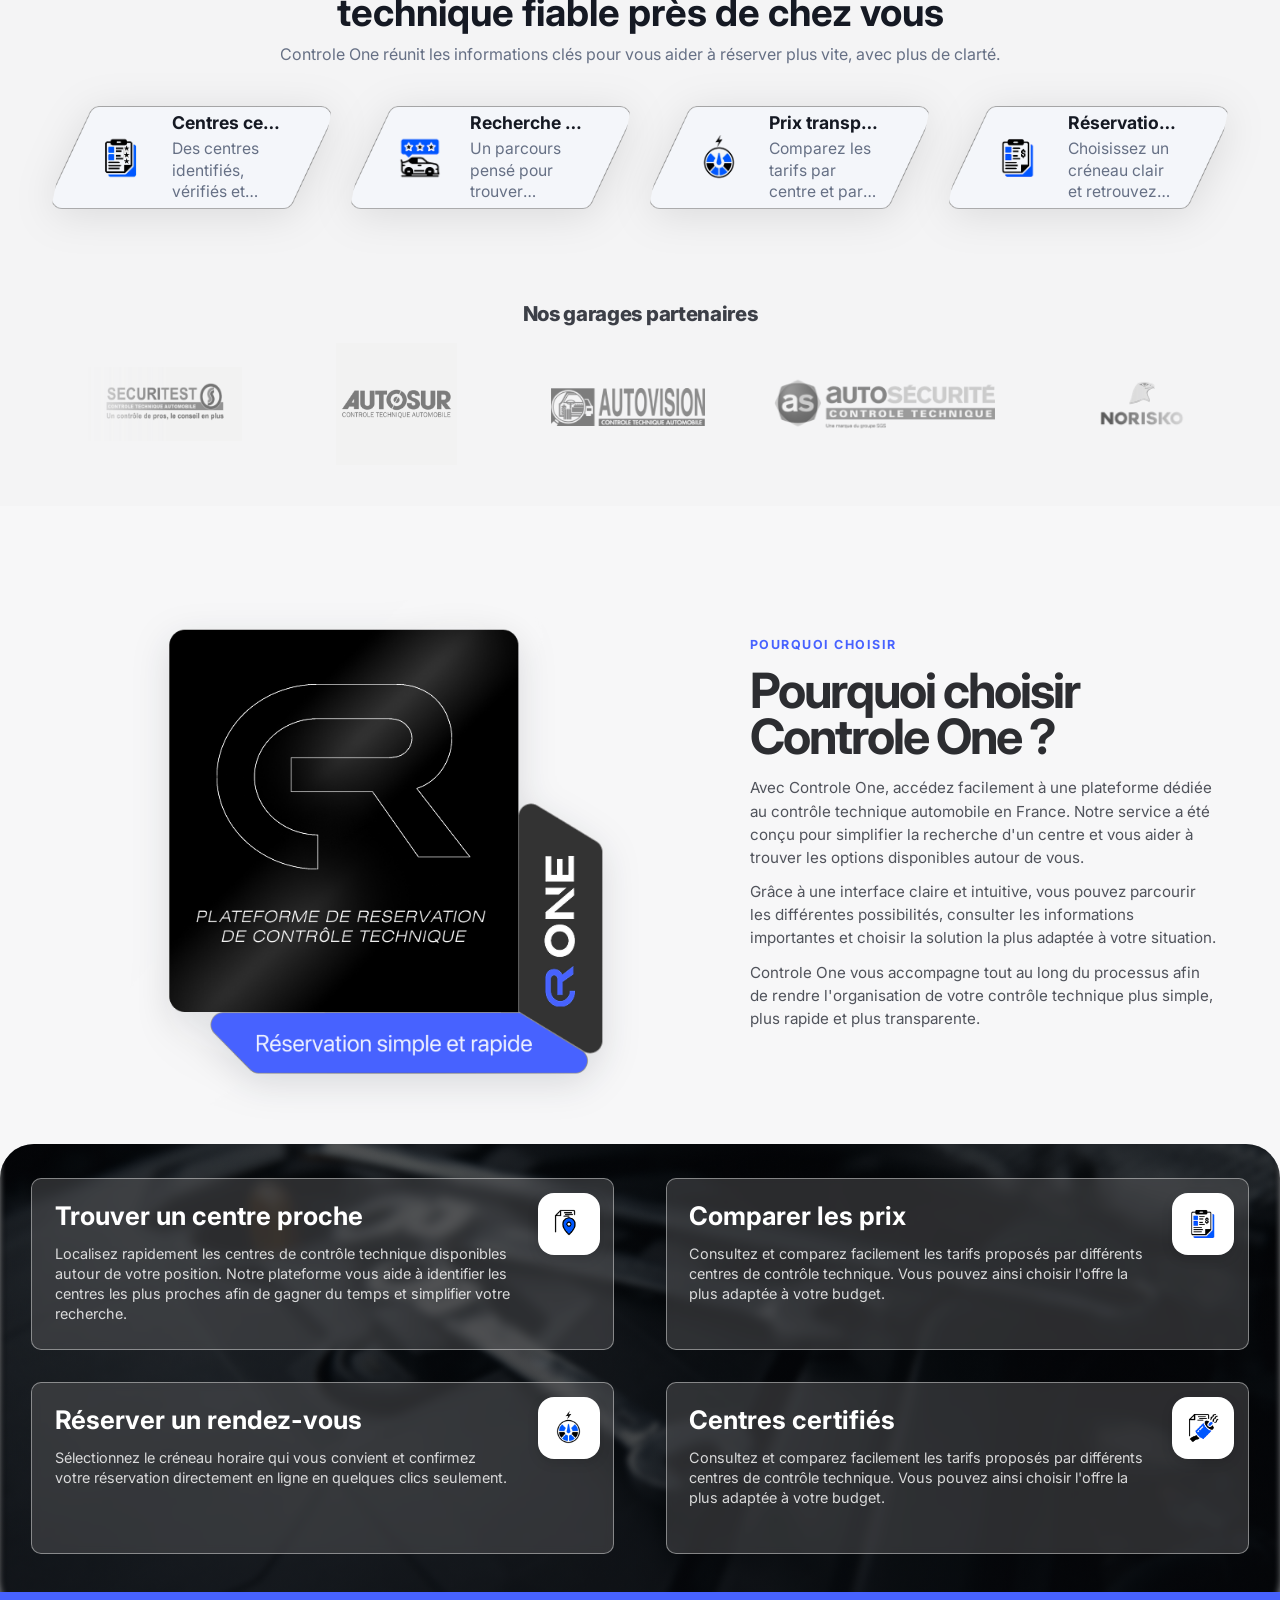
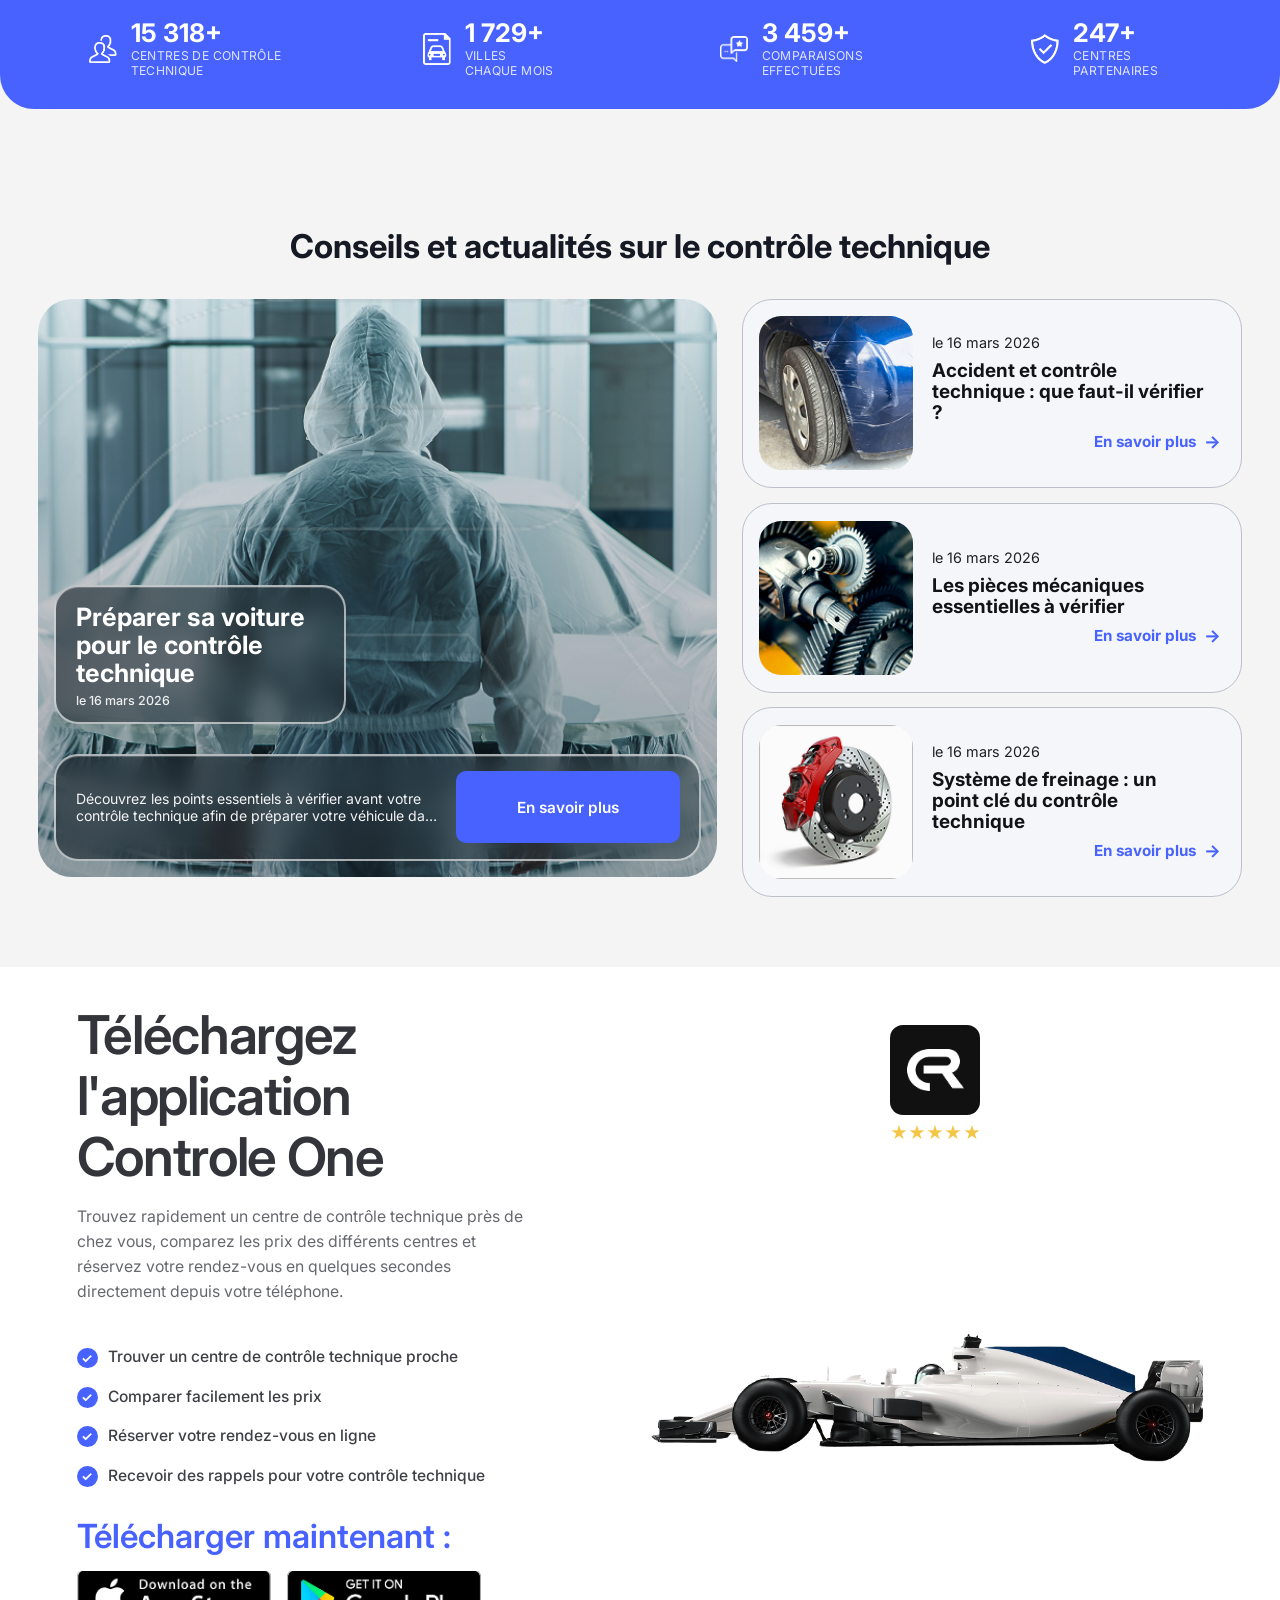
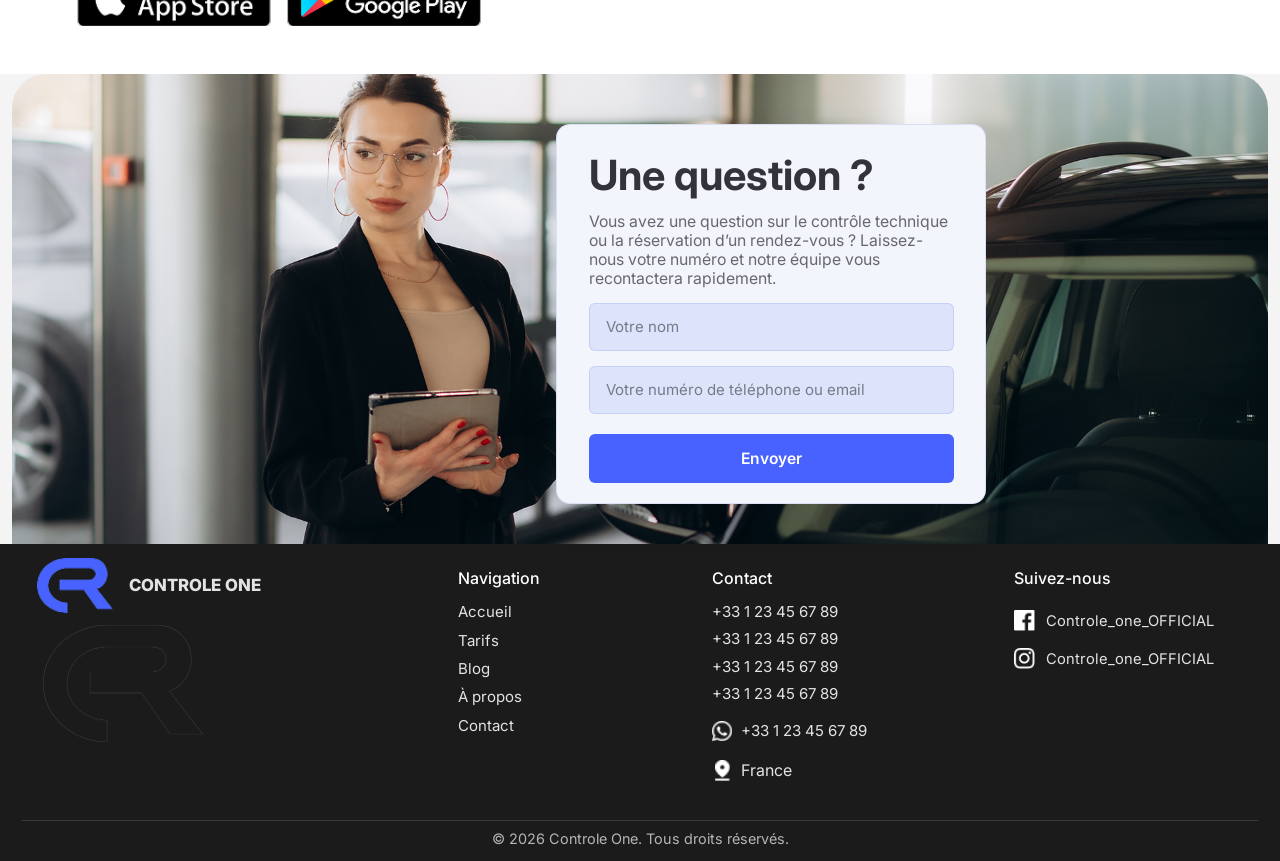
==== commit f2d15fb3: "feat: finalize frontend design updates including new logo and about page 3D-style animations" ====
--- a/index.html
+++ b/index.html
@@ -109,7 +109,10 @@
       </div>
       <div class="container steps-grid">
         <div class="steps-image">
-          <img src="assets/images/Rectangle%202290.png" alt="Technicien dans un centre de contrôle technique">
+          <img src="assets/images/Rectangle%202290.png" alt="Technicien dans un centre de contrôle technique" id="step-img-default" class="step-image active">
+          <img src="assets/images/step-1.png" alt="Recherche sur carte" id="step-img-1" class="step-image">
+          <img src="assets/images/step-2.png" alt="Comparaison des centres" id="step-img-2" class="step-image">
+          <img src="assets/images/step-3.png" alt="Réservation du créneau" id="step-img-3" class="step-image">
         </div>
         <div class="steps-brand" aria-hidden="true">
           <img src="assets/logos/Subtract%20(1)%202.png" alt="">
@@ -235,9 +238,7 @@
     <section id="tarifs" class="why-section">
       <div class="container why-layout">
         <div class="why-card">
-          <img class="why-card-base" src="assets/images/Rectangle%202314.png" alt="Carte Controle One" aria-hidden="true">
-          <img class="why-ribbon" src="assets/images/Group%201000004176.png" alt="" aria-hidden="true">
-          <a href="pages/search.html" class="button primary-button">Réservation simple et rapide</a>
+          <img class="why-card-base" src="assets/images/Logo_test.png" alt="Controle One" aria-hidden="true">
         </div>
         <div class="why-content">
           <p class="eyebrow">POURQUOI CHOISIR</p>
@@ -459,6 +460,12 @@
     </div>
   </footer>
 
+  <button id="scroll-to-top" class="scroll-to-top" aria-label="Remonter en haut de la page">
+    <svg width="24" height="24" viewBox="0 0 24 24" fill="none" stroke="currentColor" stroke-width="2" stroke-linecap="round" stroke-linejoin="round">
+      <path d="M12 19V5M5 12l7-7 7 7"/>
+    </svg>
+  </button>
+
   <script src="scripts/main.js" defer></script>
 </body>
 </html>
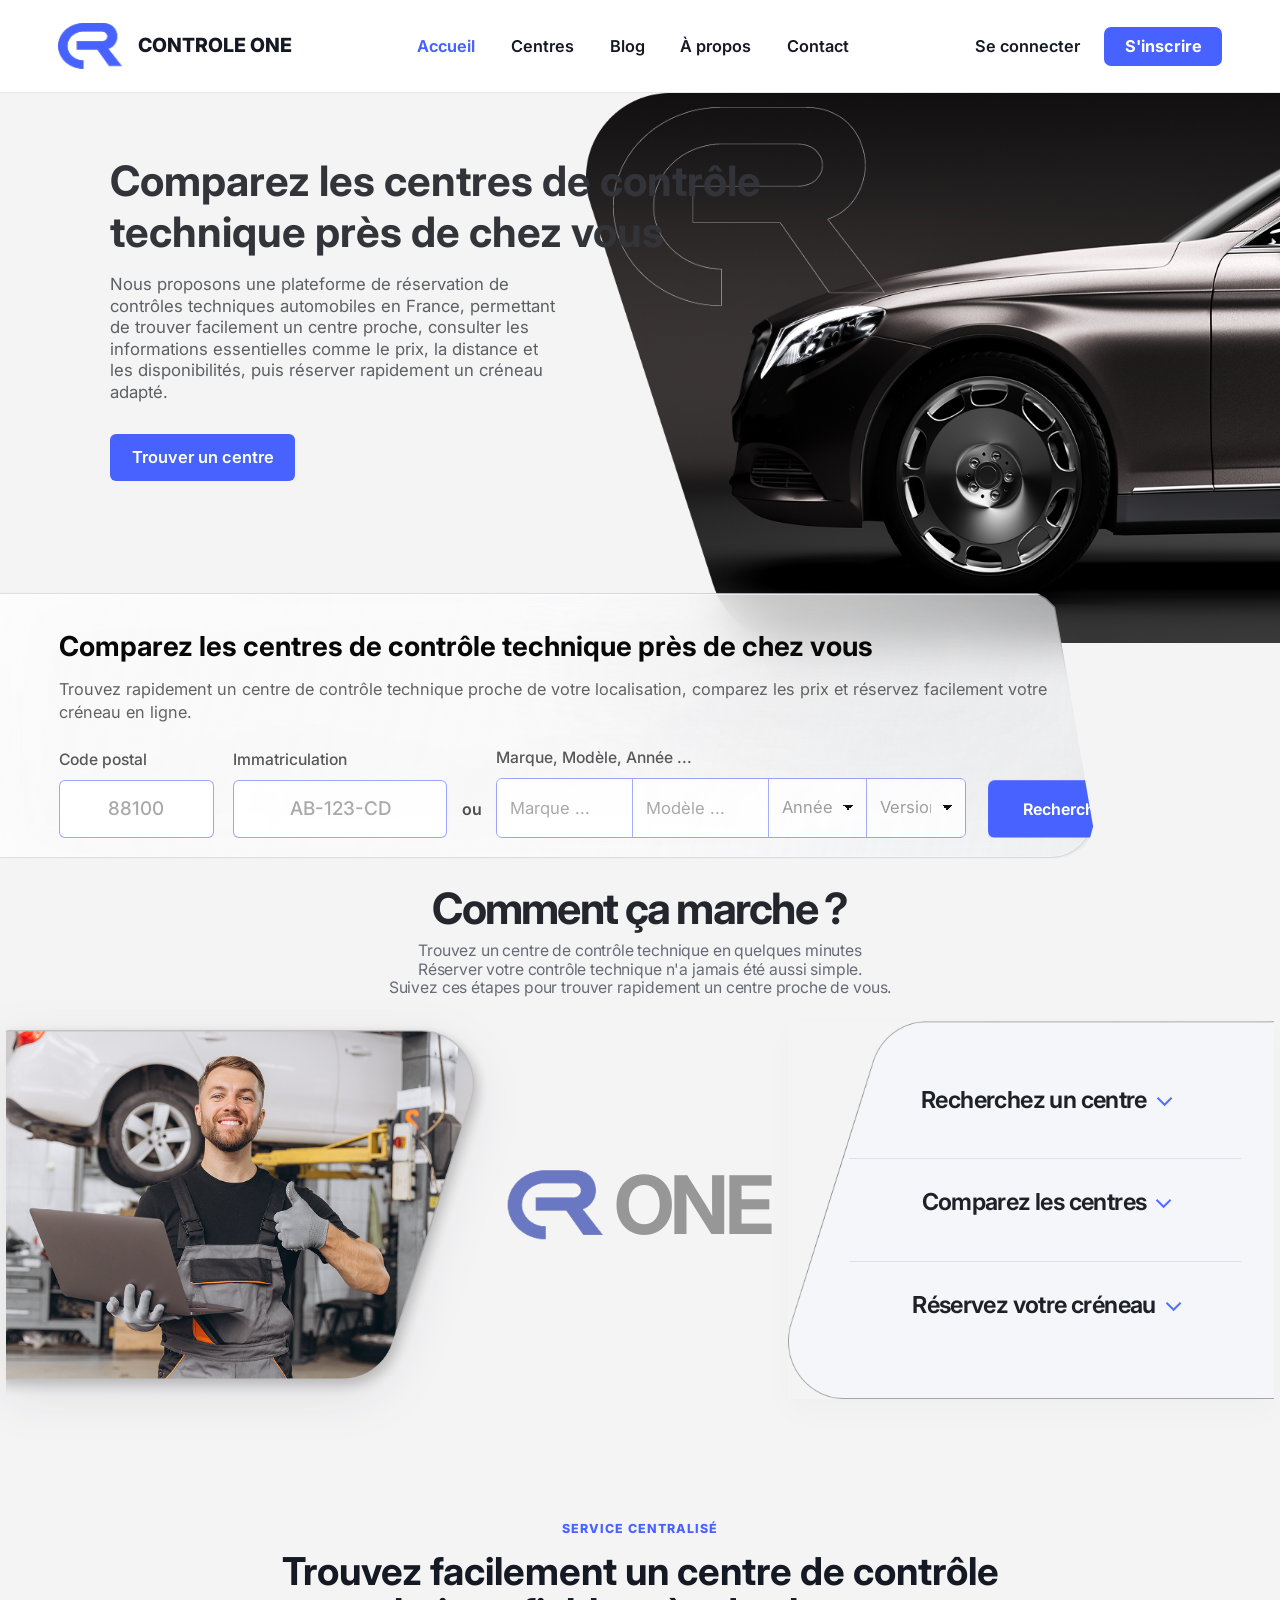
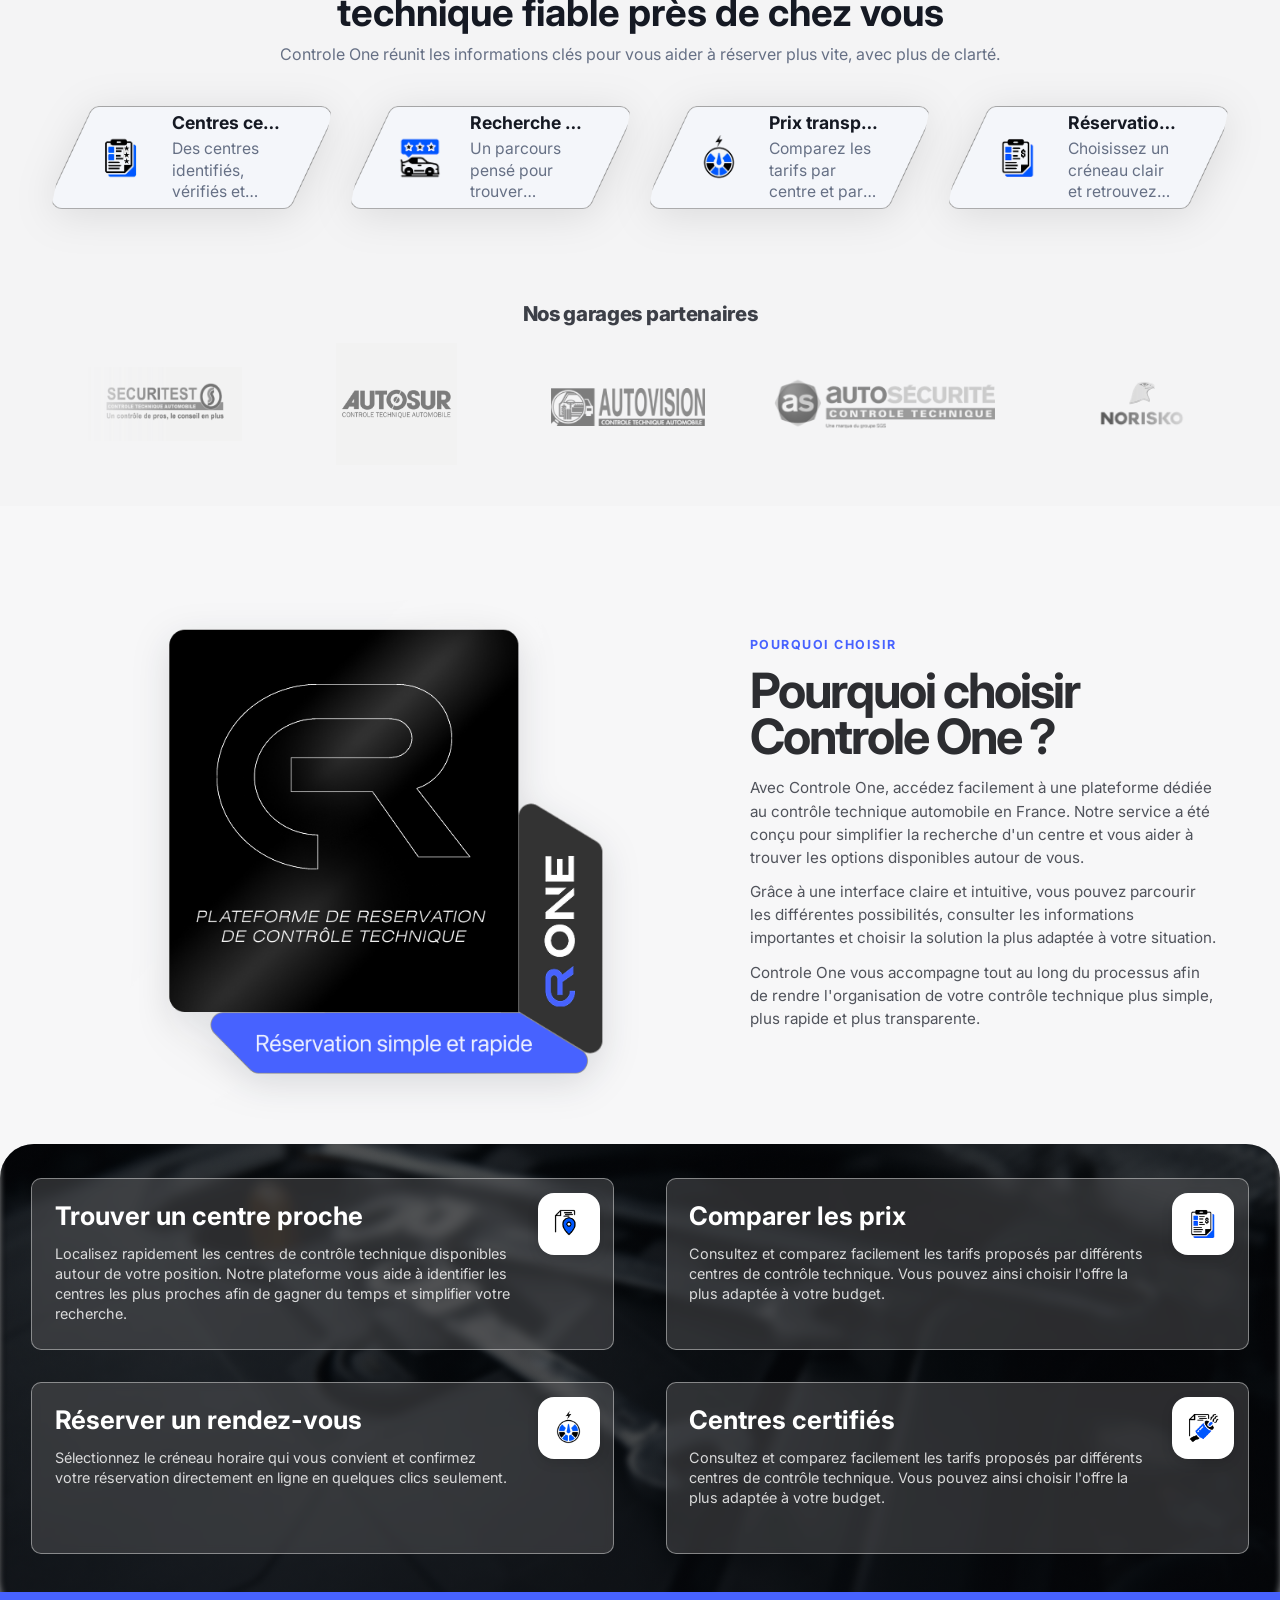
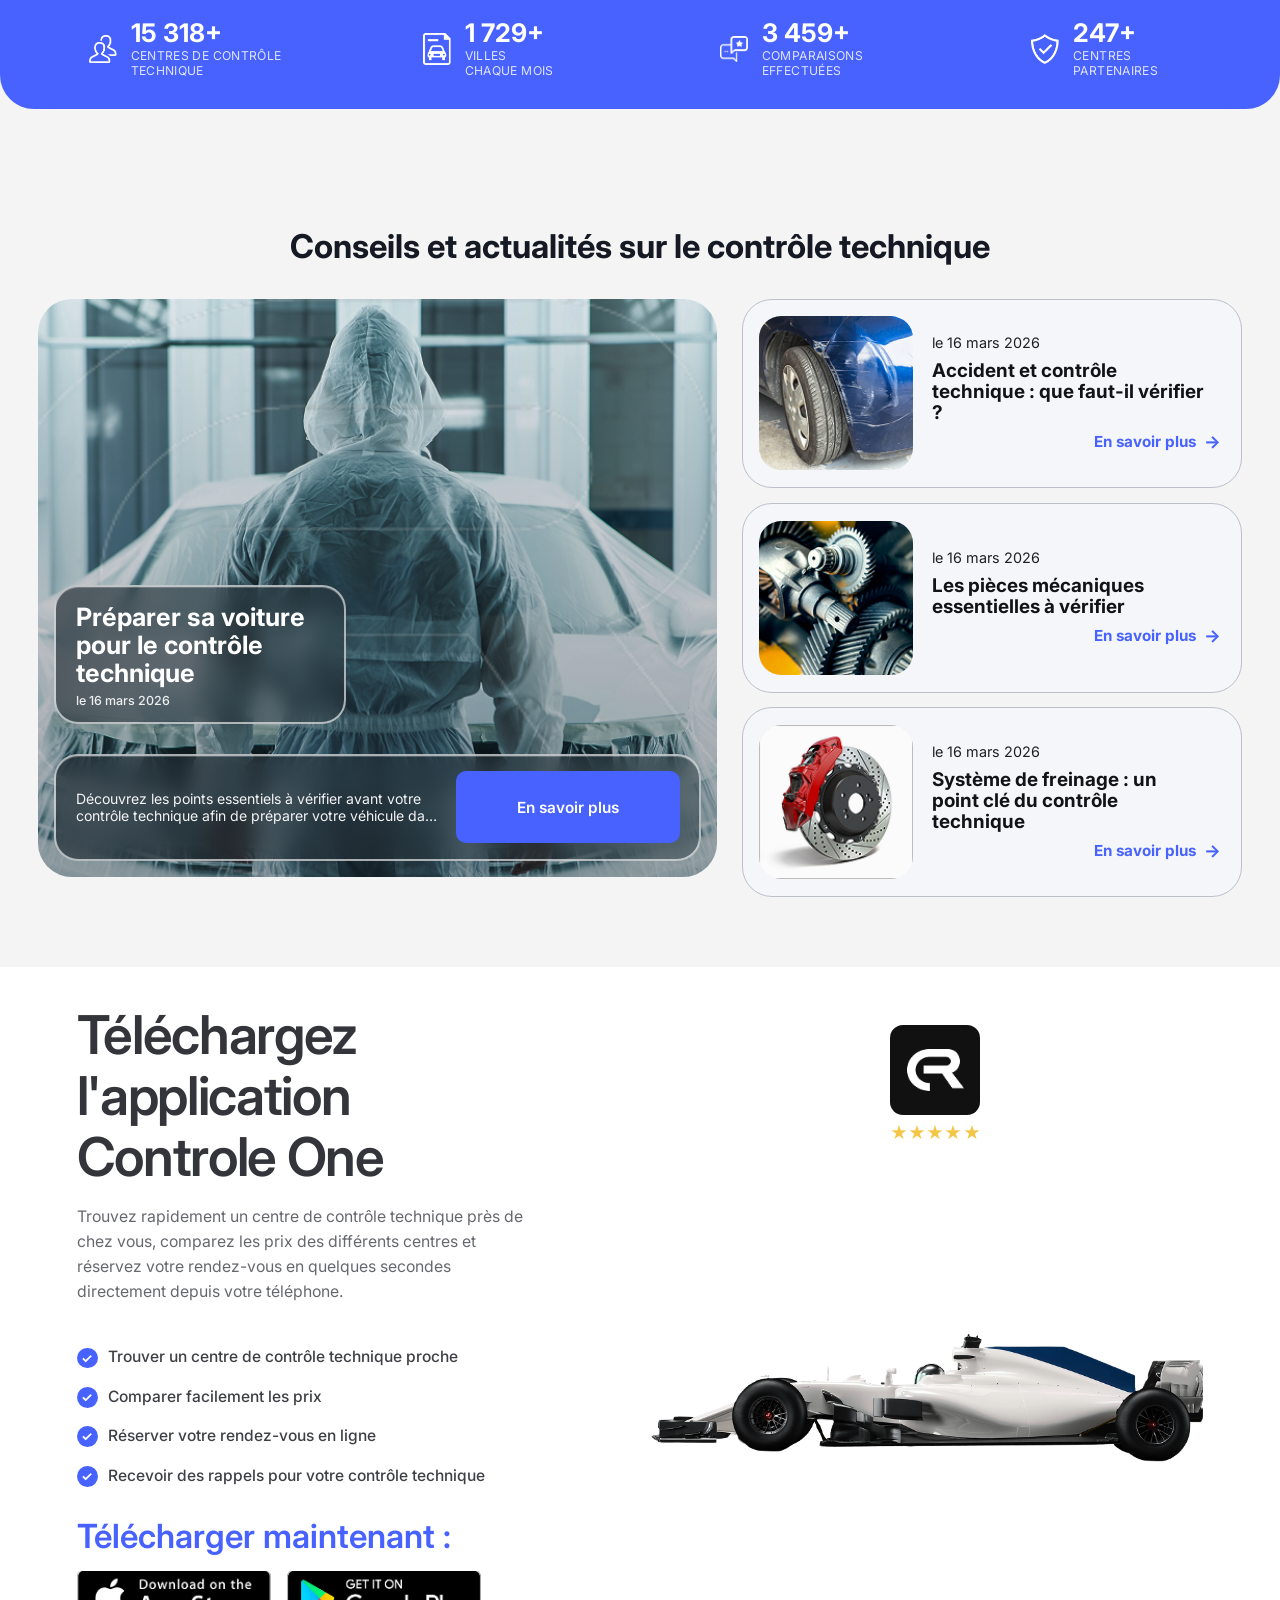
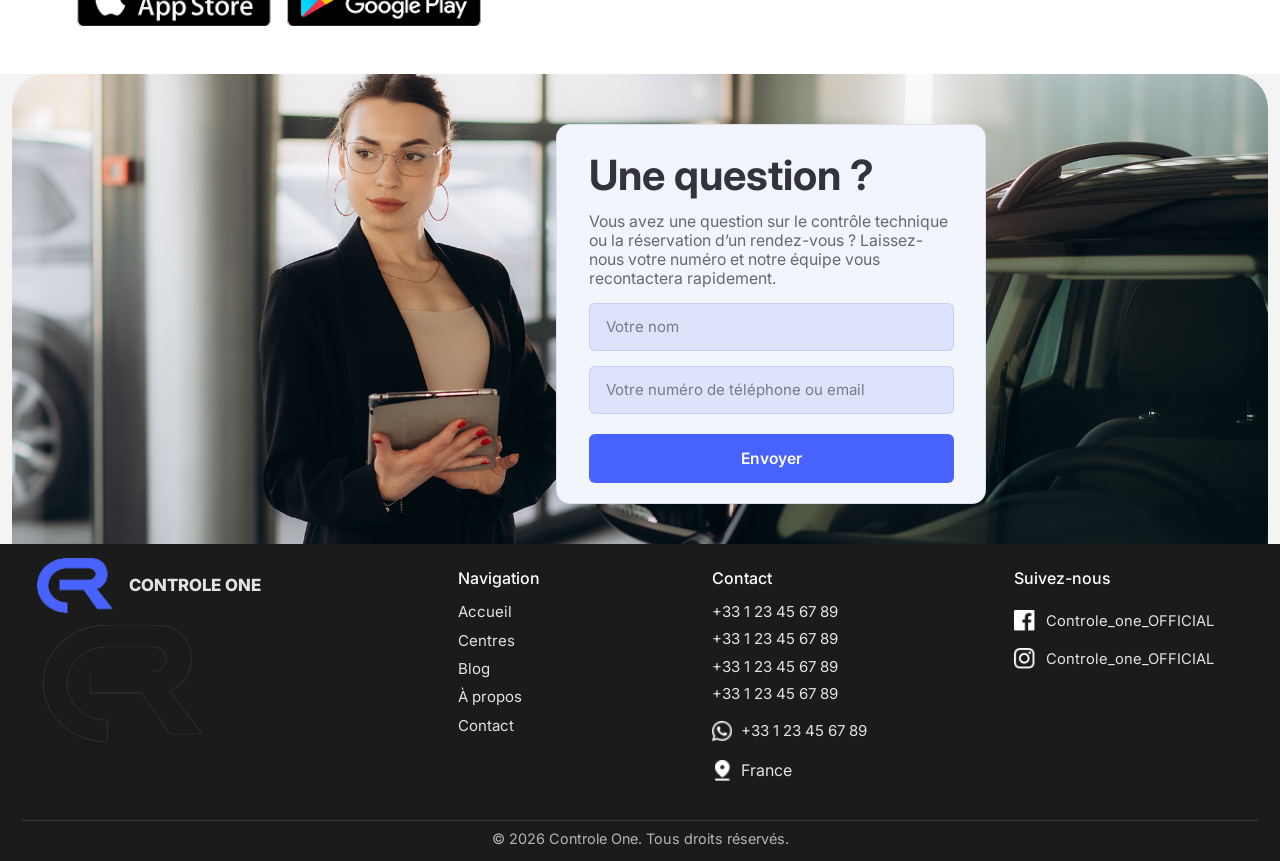
==== commit 4590a812: "feat: add Centres page with map and garage list, rename Tarifs to Centres" ====
--- a/index.html
+++ b/index.html
@@ -16,8 +16,8 @@
       </a>
       <nav class="top-nav" aria-label="Navigation principale">
         <a href="index.html" aria-current="page">Accueil</a>
-        <a href="#tarifs">Tarifs</a>
-        <a href="#blog">Blog</a>
+        <a href="pages/centers.html">Centres</a>
+        <a href="pages/blog.html">Blog</a>
         <a href="pages/about.html">À propos</a>
         <a href="pages/contact.html">Contact</a>
       </nav>
@@ -235,7 +235,7 @@
       </div>
     </section>
 
-    <section id="tarifs" class="why-section">
+    <section id="centers" class="why-section">
       <div class="container why-layout">
         <div class="why-card">
           <img class="why-card-base" src="assets/images/Logo_test.png" alt="Controle One" aria-hidden="true">
@@ -419,8 +419,8 @@
         <h2>Navigation</h2>
         <nav class="footer-nav" aria-label="Navigation pied de page">
           <a href="index.html">Accueil</a>
-          <a href="#tarifs">Tarifs</a>
-          <a href="#blog">Blog</a>
+          <a href="pages/centers.html">Centres</a>
+          <a href="pages/blog.html">Blog</a>
           <a href="pages/about.html">À propos</a>
           <a href="pages/contact.html">Contact</a>
         </nav>
--- a/styles/main.css
+++ b/styles/main.css
@@ -15,3 +15,5 @@
 @import url('./pages/dashboard-garage.css');
 @import url('./pages/about.css');
 @import url('./pages/contact.css');
+@import url('./pages/blog.css');
+@import url('./pages/centers.css');
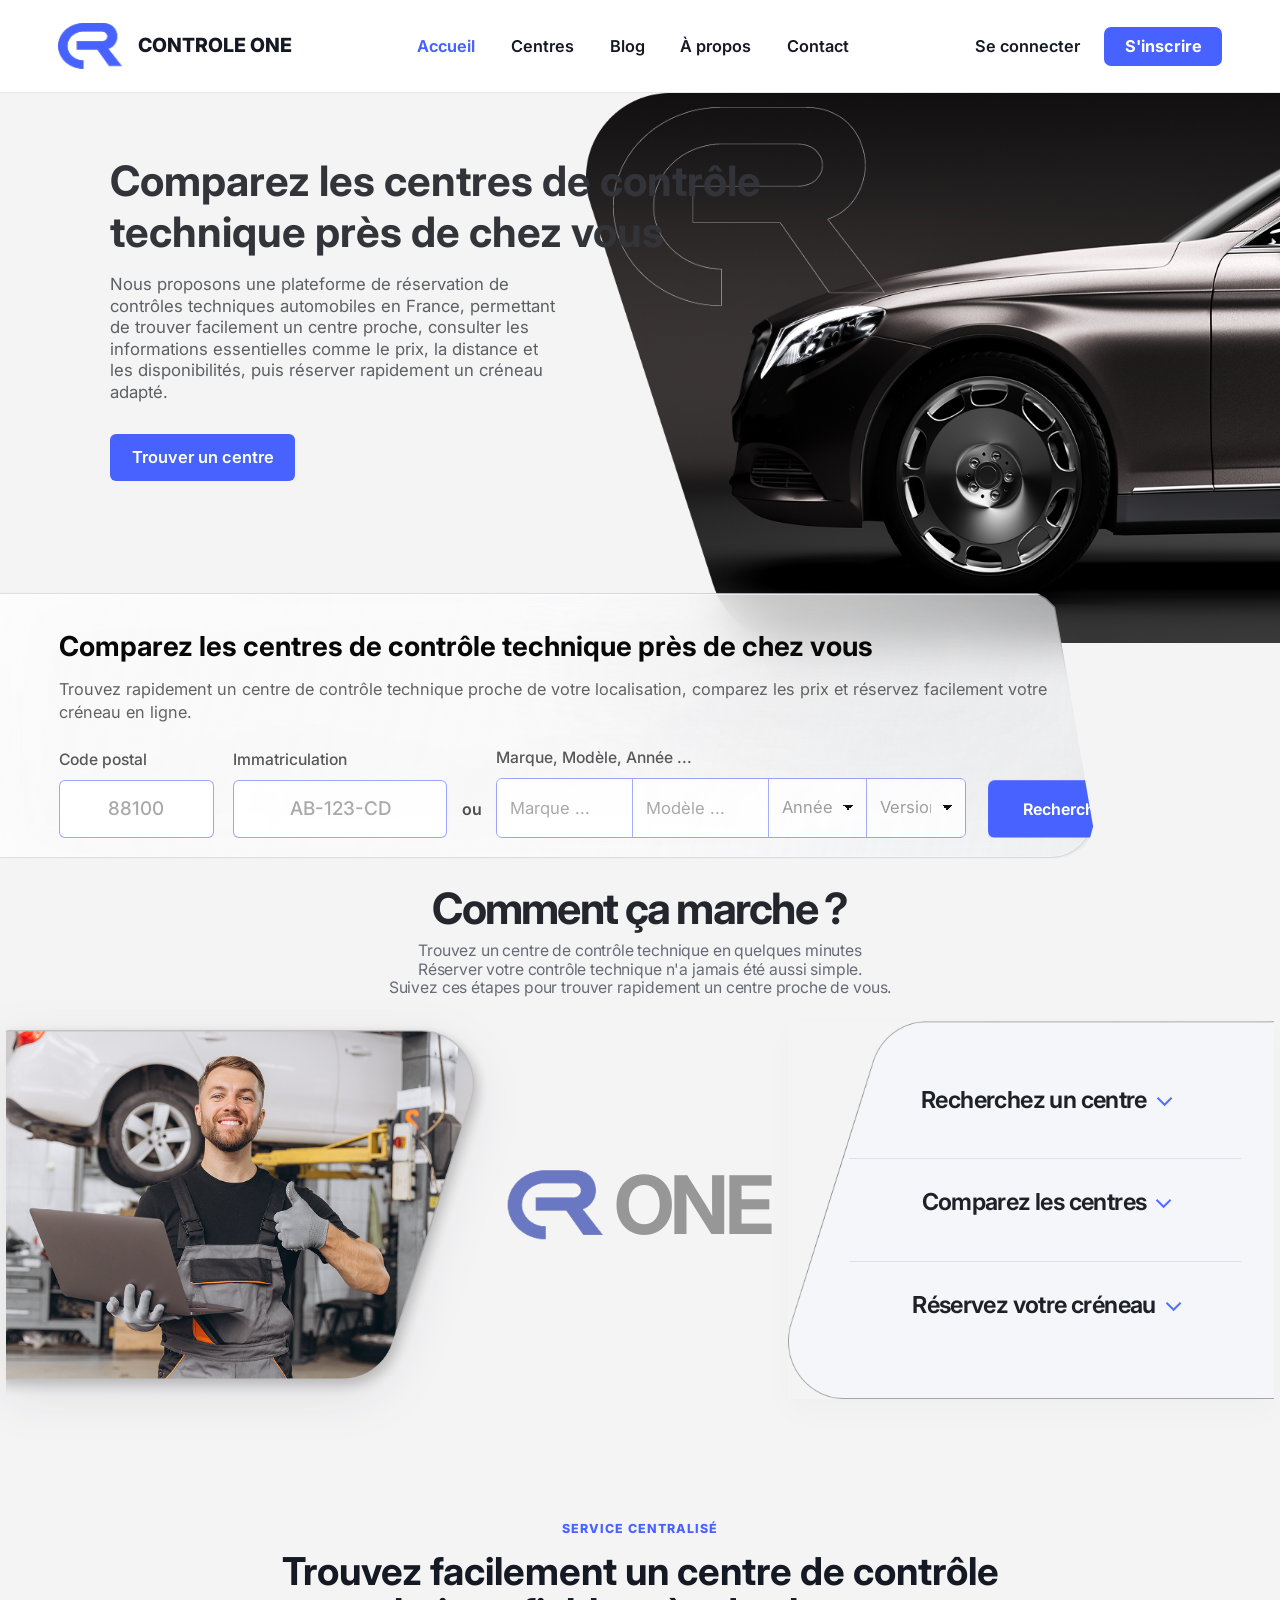
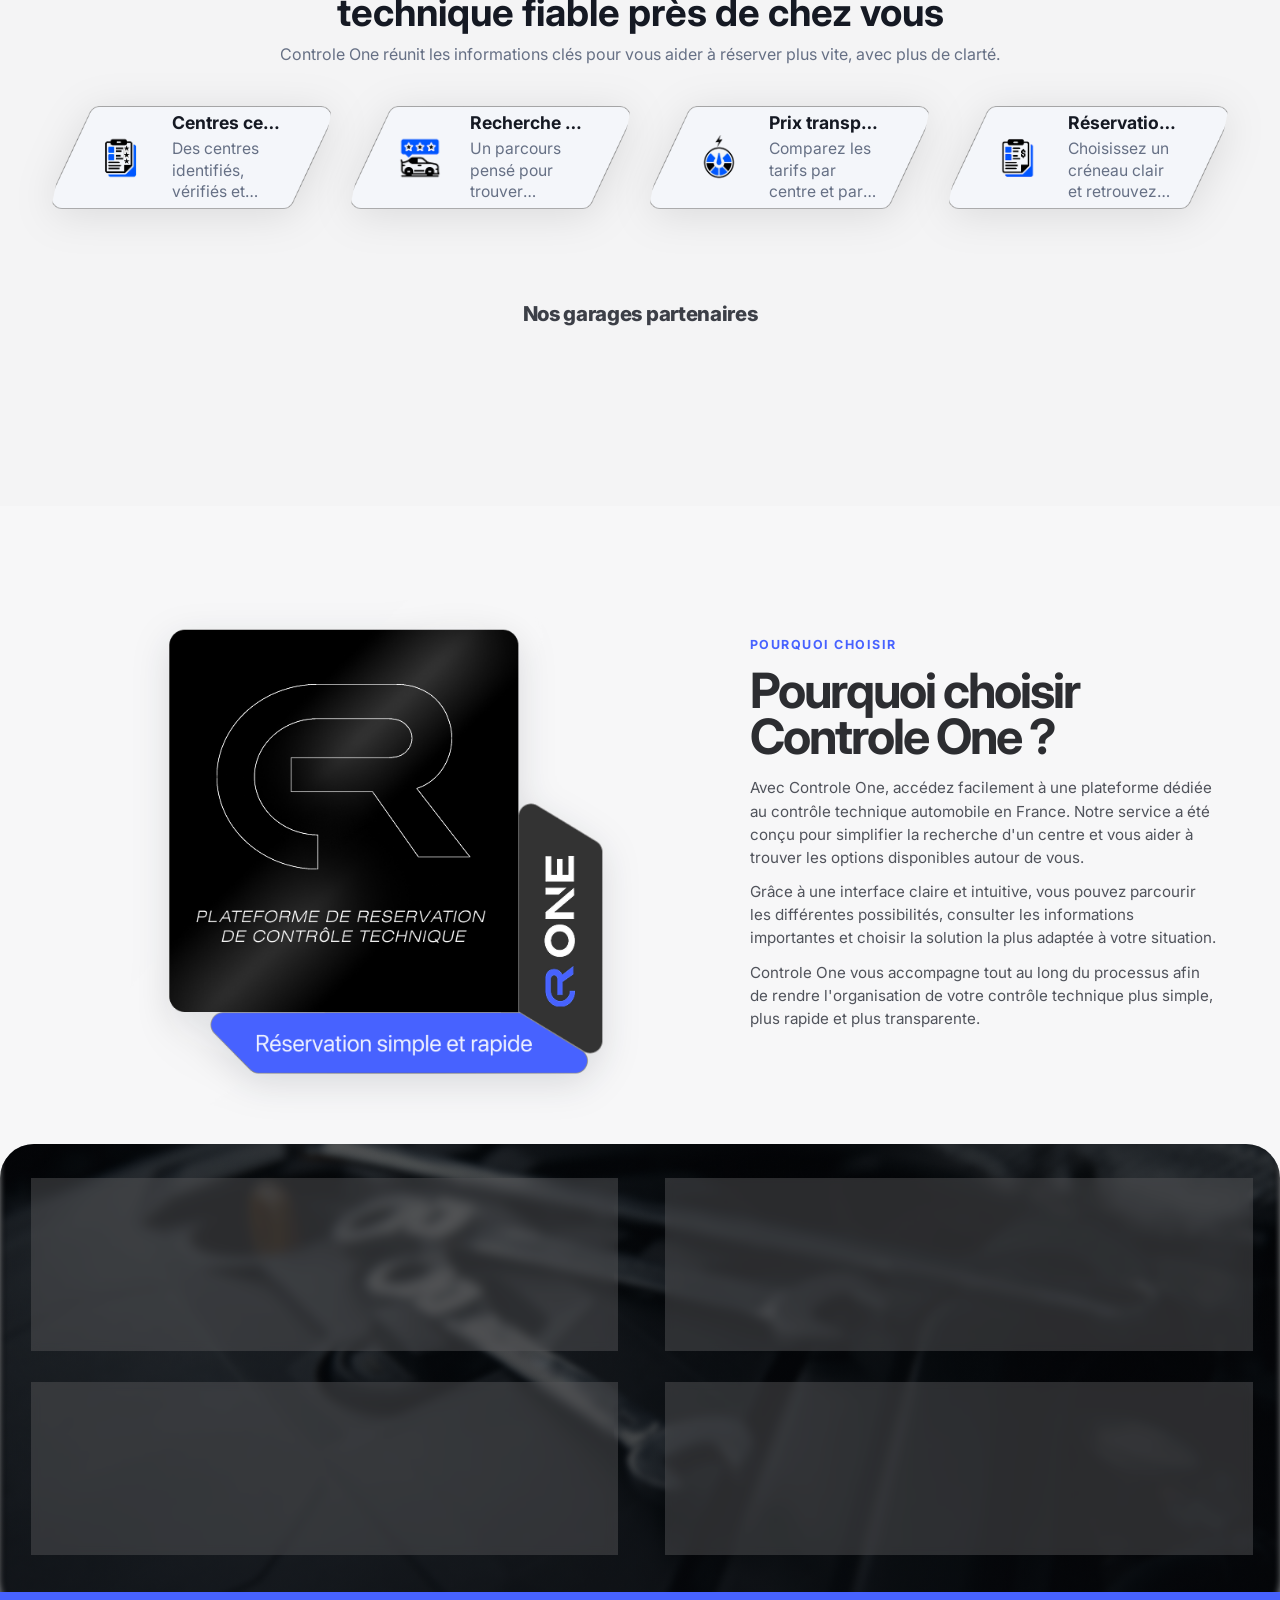
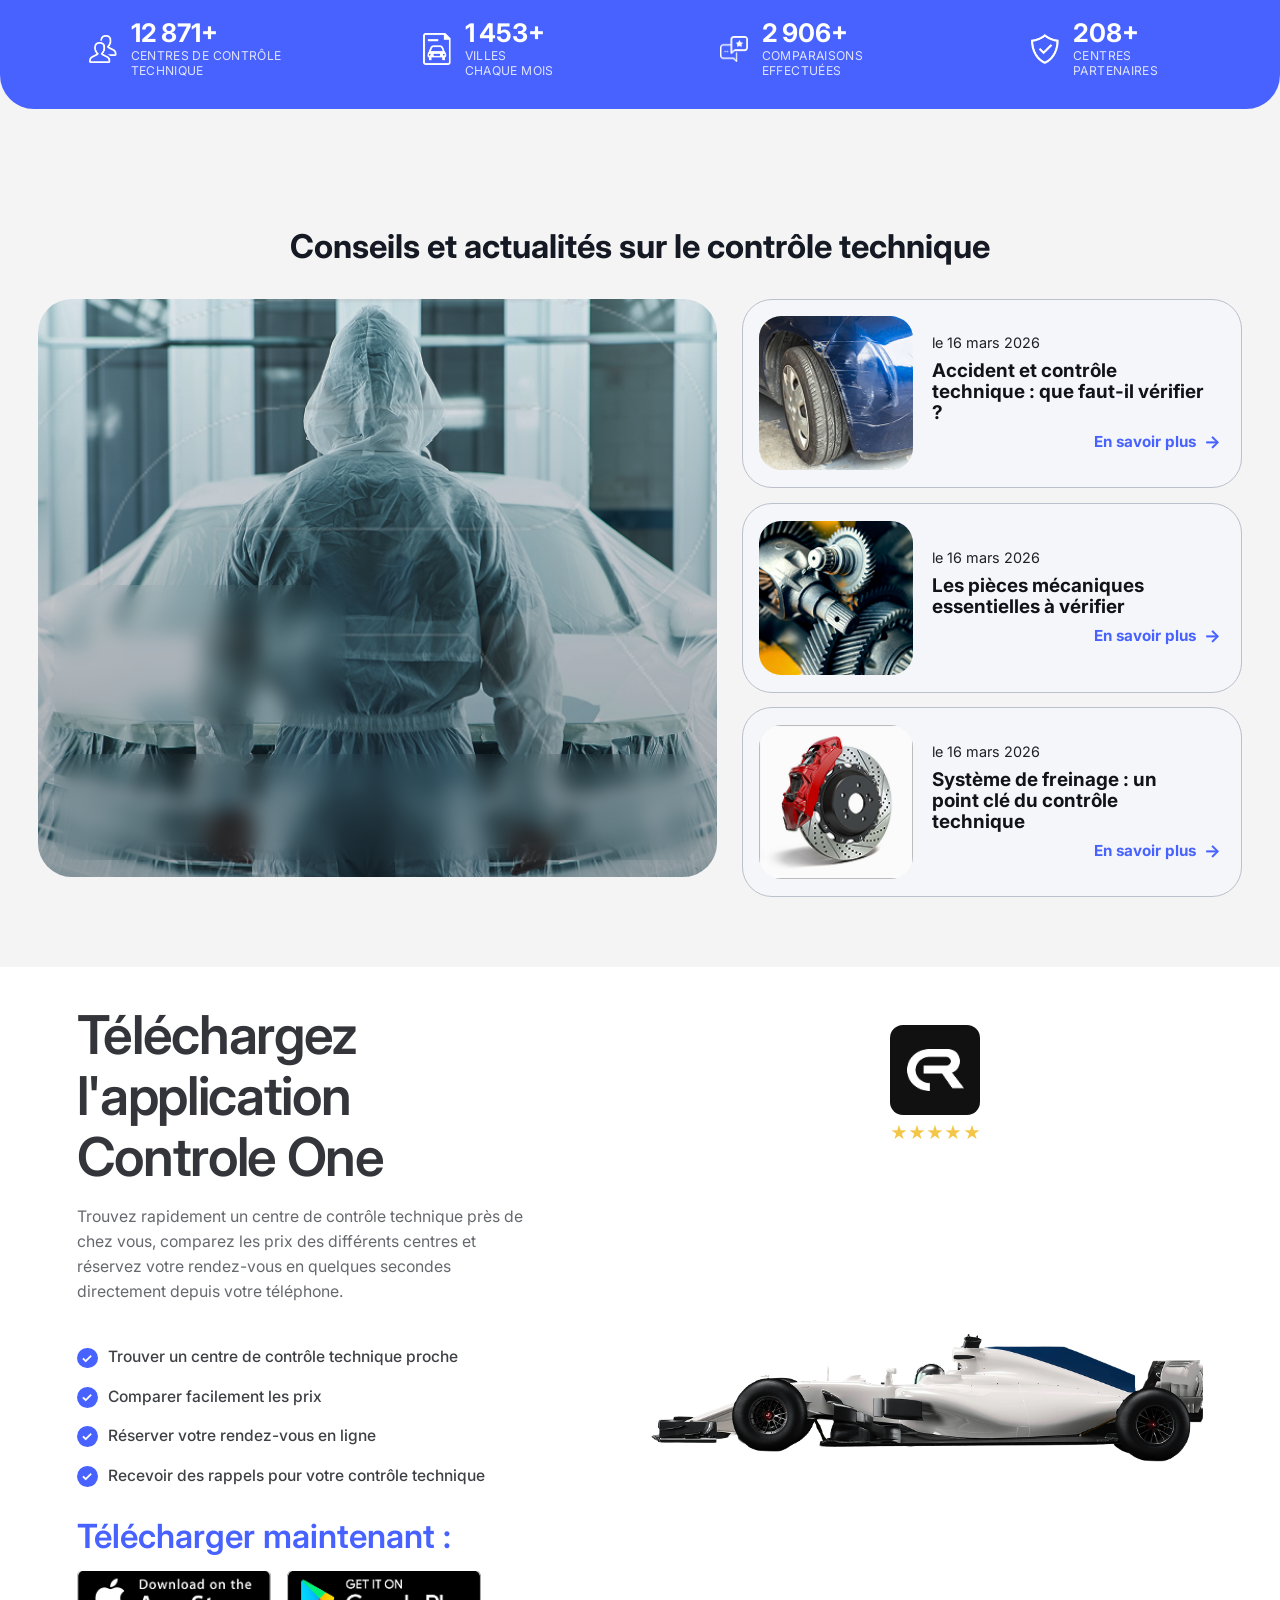
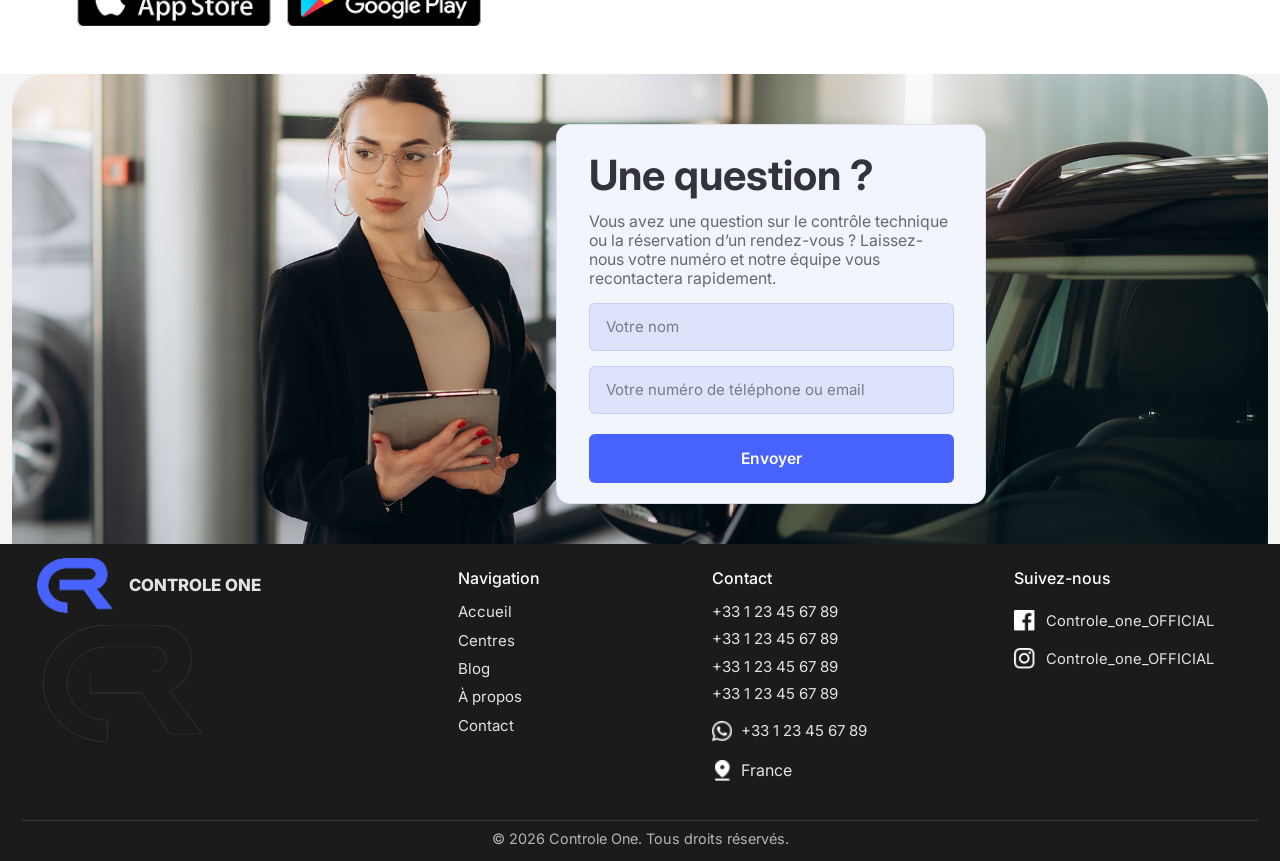
==== commit 9ce5f7de: "refactor(home): organize interactions and animate stats" ====
--- a/index.html
+++ b/index.html
@@ -286,22 +286,22 @@
       <div class="container stats-grid">
         <article>
           <img src="assets/icons/Vector%20(16).png" alt="" aria-hidden="true">
-          <strong>15 318+</strong>
+          <strong class="stats-count" data-count="15318" data-suffix="+">15 318+</strong>
           <span>CENTRES DE CONTRÔLE<br>TECHNIQUE</span>
         </article>
         <article>
           <img src="assets/icons/Vector%20(17).png" alt="" aria-hidden="true">
-          <strong>1 729+</strong>
+          <strong class="stats-count" data-count="1729" data-suffix="+">1 729+</strong>
           <span>VILLES<br>CHAQUE MOIS</span>
         </article>
         <article>
           <img src="assets/icons/Vector%20(15).png" alt="" aria-hidden="true">
-          <strong>3 459+</strong>
+          <strong class="stats-count" data-count="3459" data-suffix="+">3 459+</strong>
           <span>COMPARAISONS<br>EFFECTUÉES</span>
         </article>
         <article>
           <img src="assets/icons/Vector%20(14).png" alt="" aria-hidden="true">
-          <strong>247+</strong>
+          <strong class="stats-count" data-count="247" data-suffix="+">247+</strong>
           <span>CENTRES<br>PARTENAIRES</span>
         </article>
       </div>
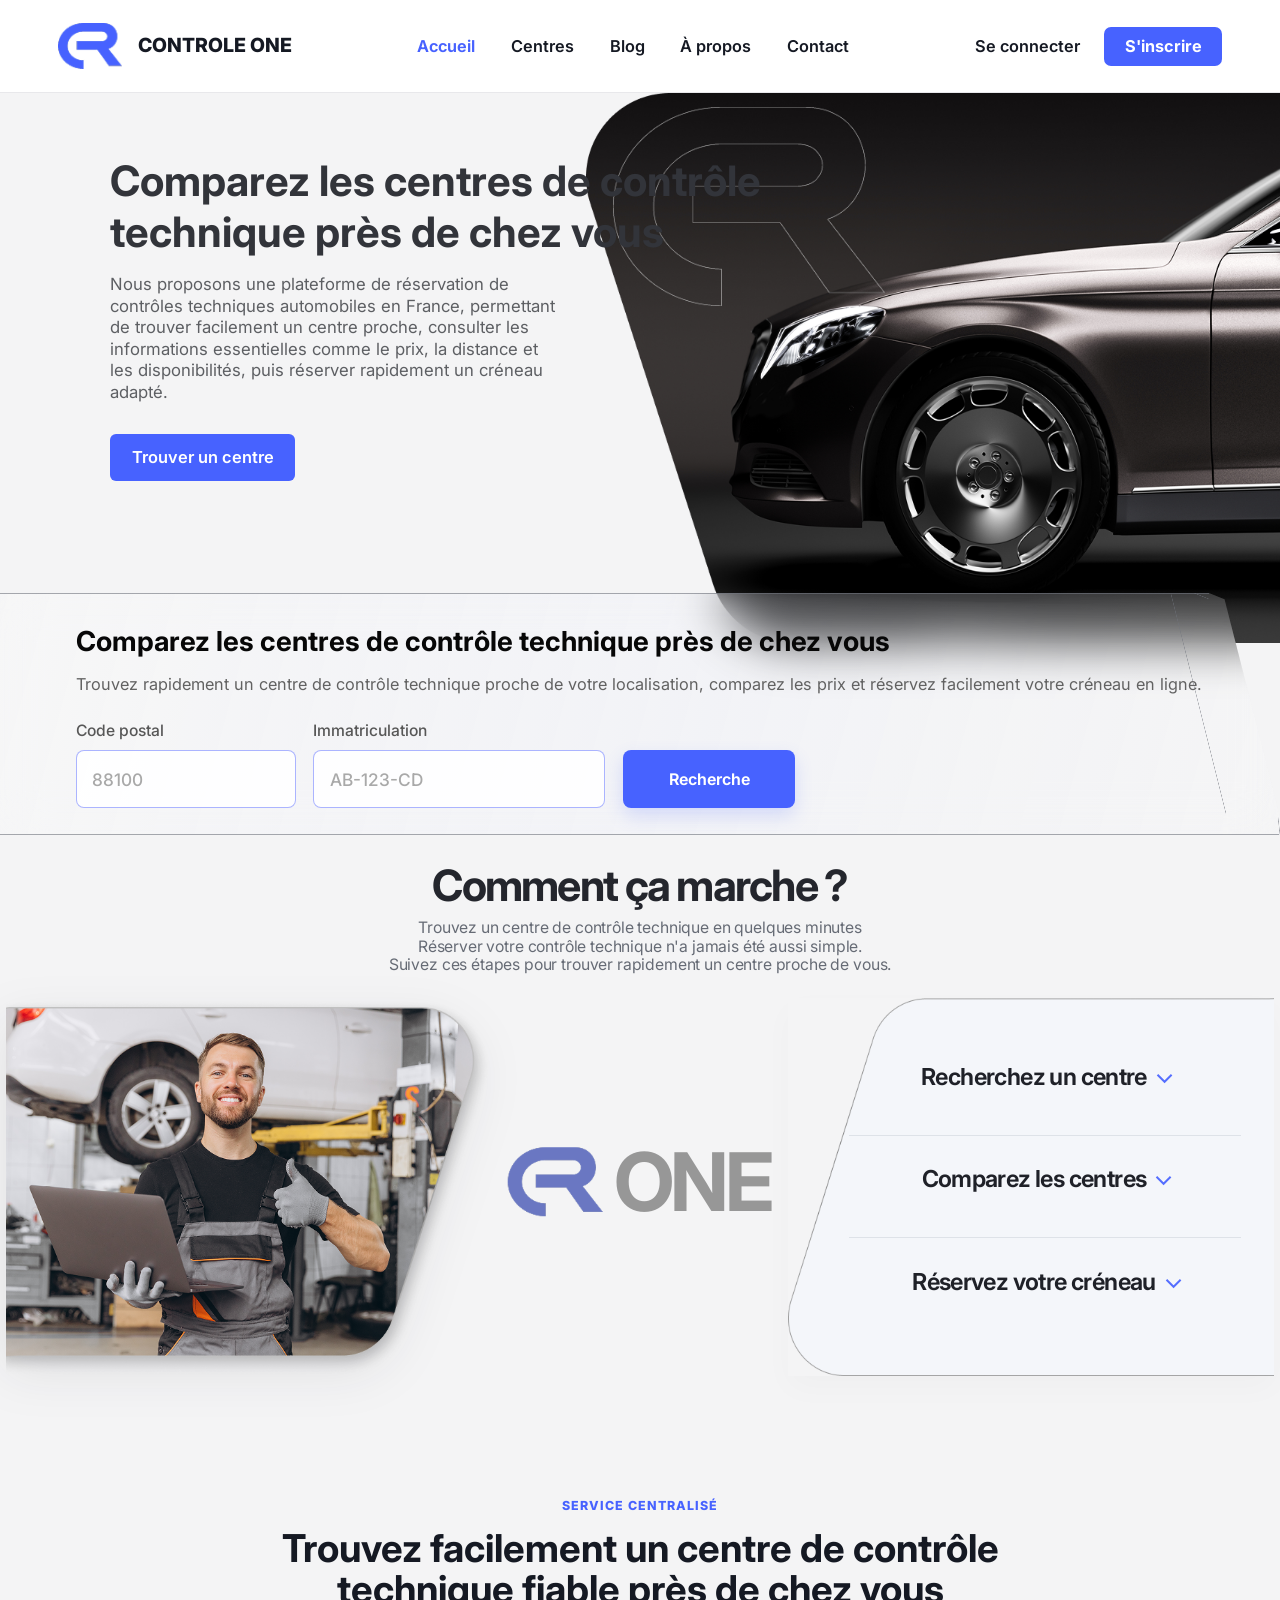
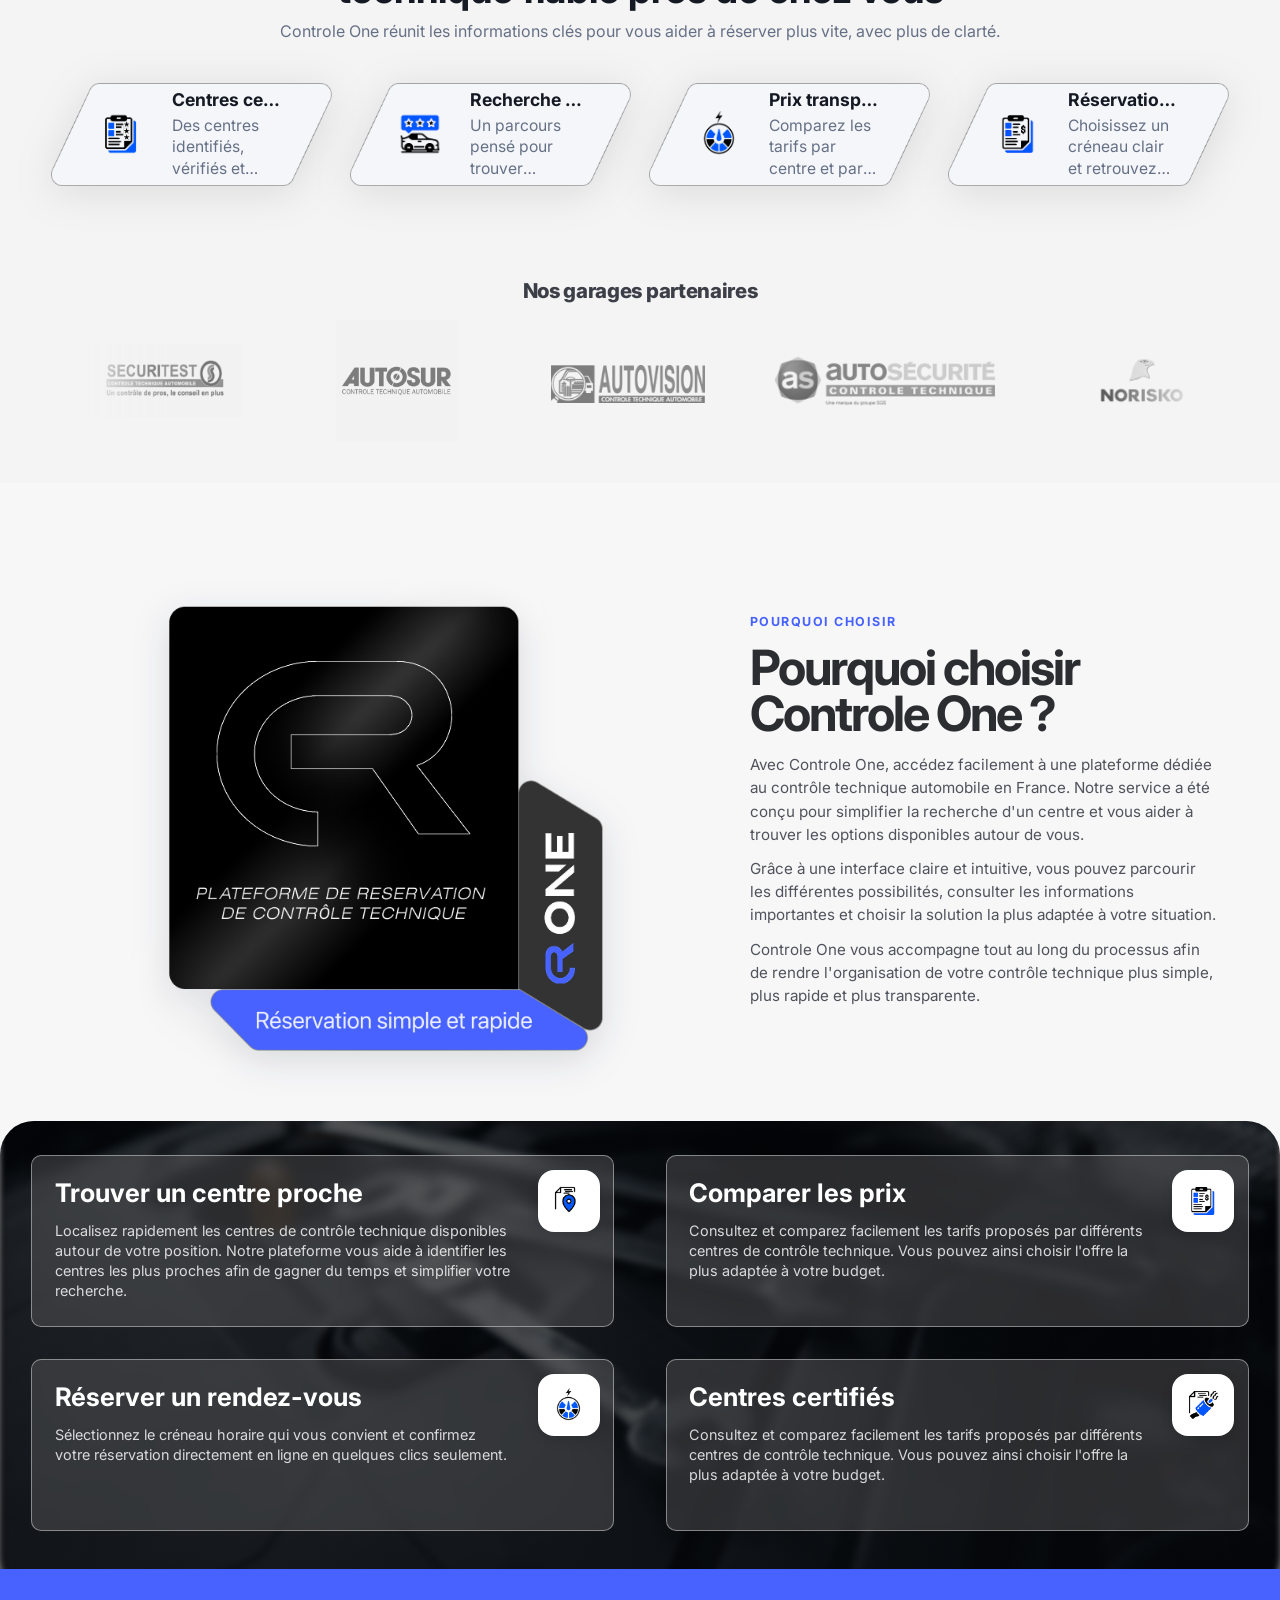
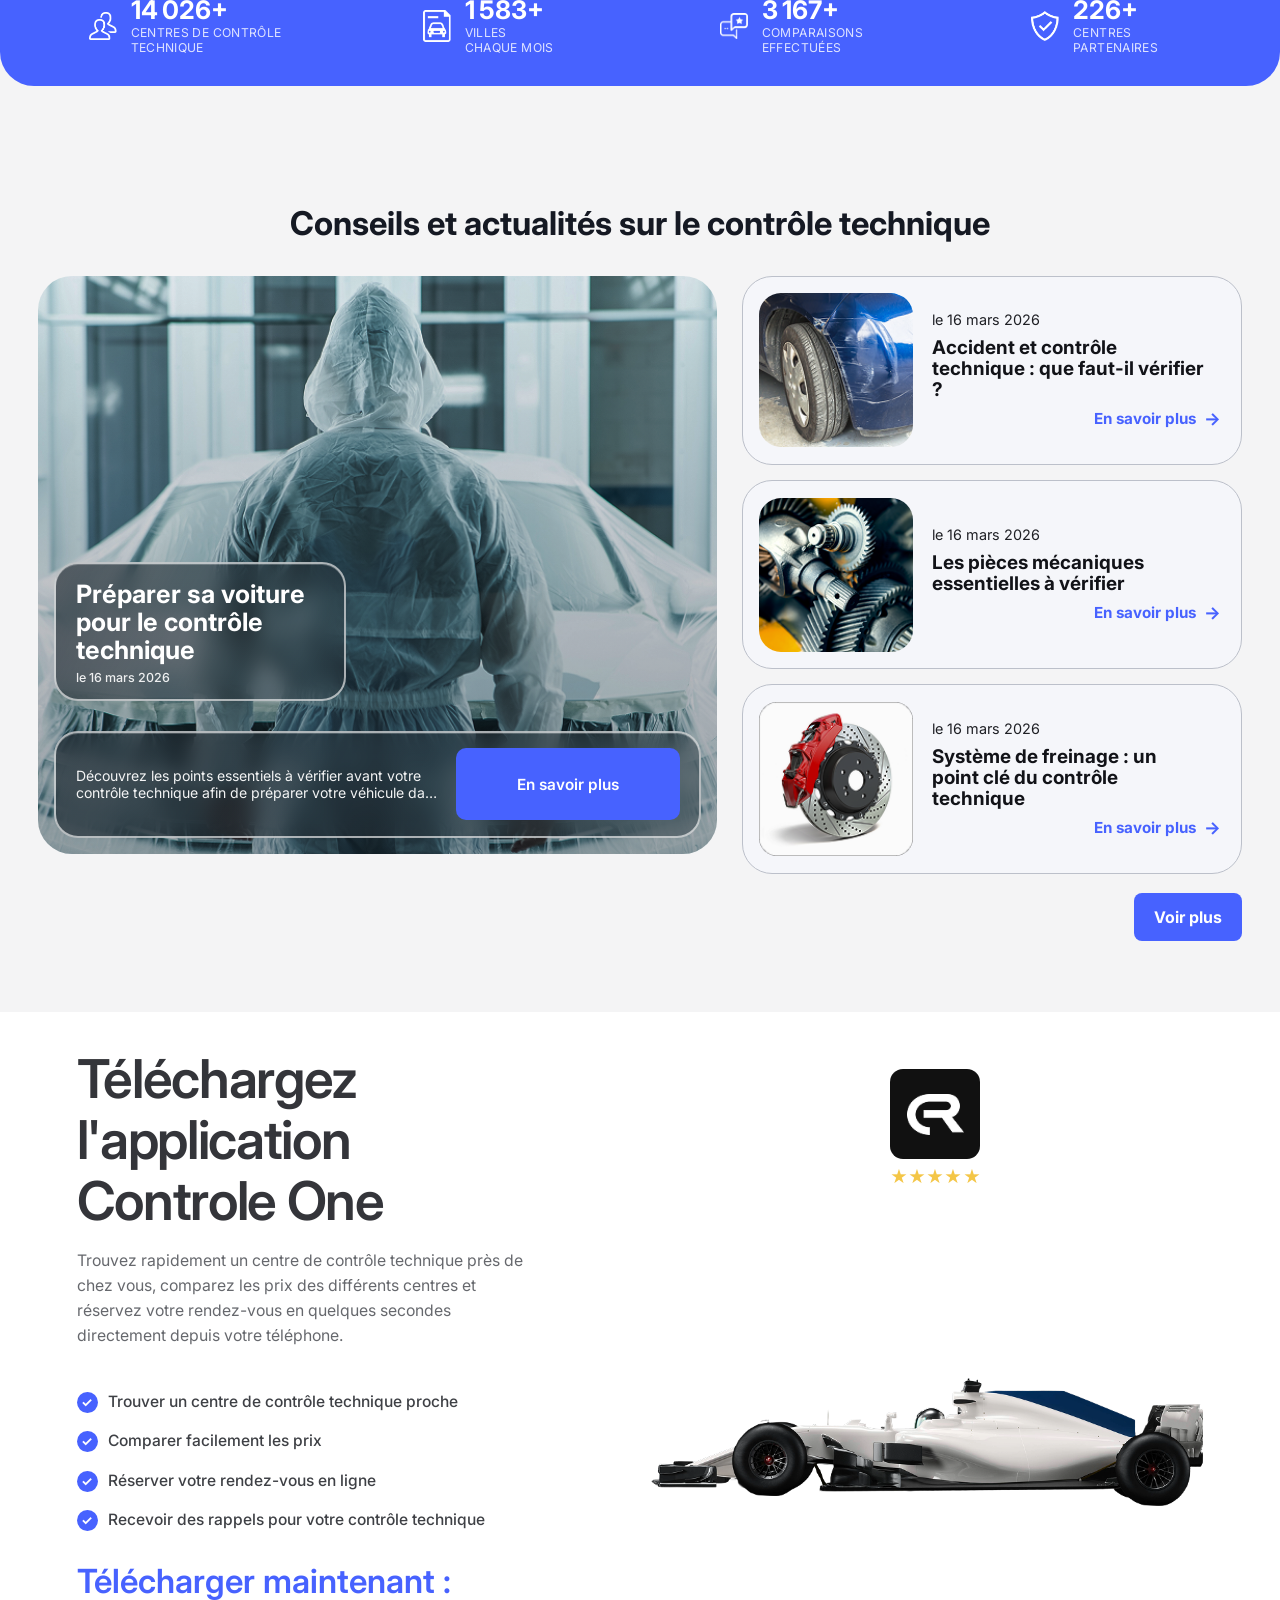
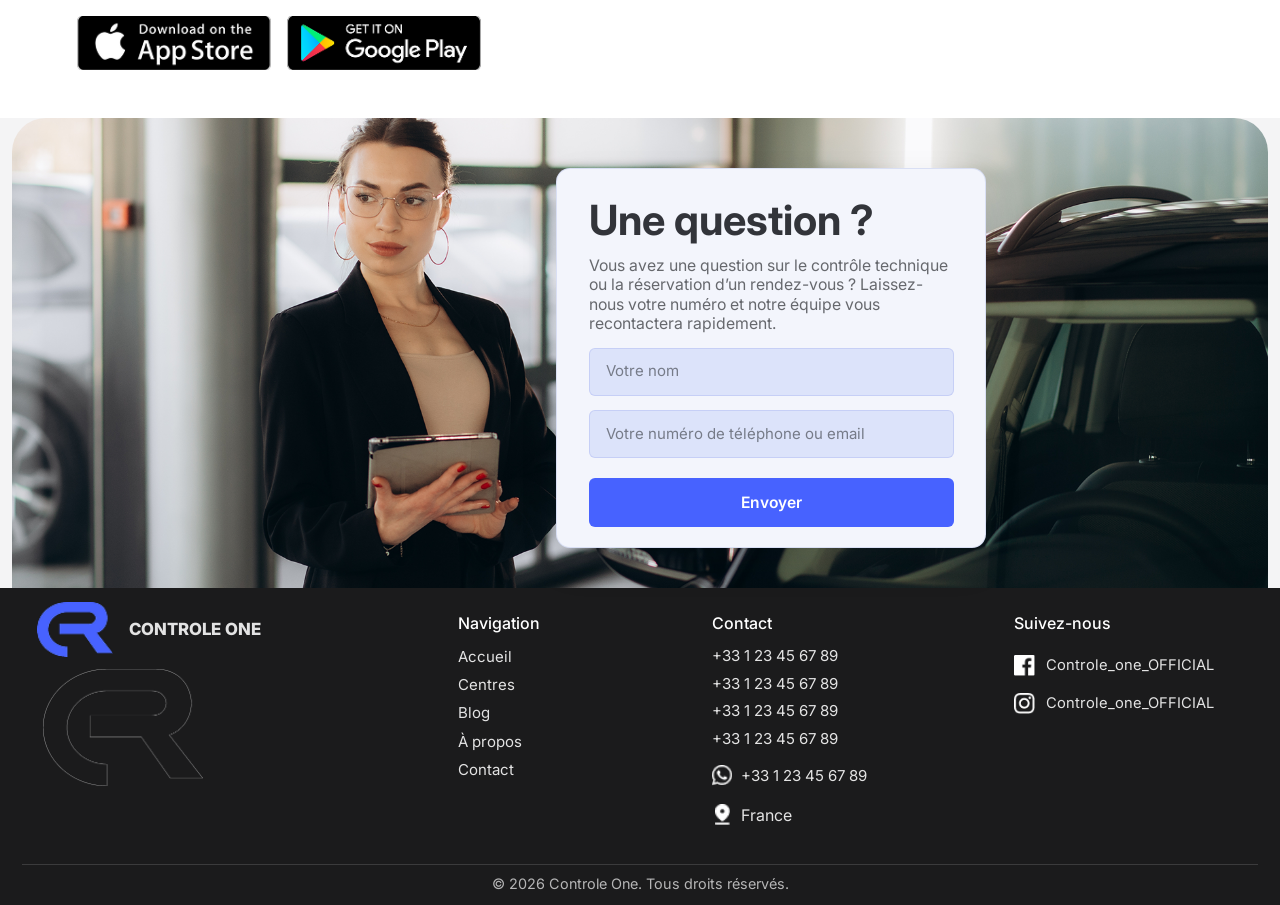
==== commit 563d72c9: "chore(frontend): save current optimization checkpoint" ====
--- a/index.html
+++ b/index.html
@@ -58,40 +58,6 @@
               <label for="registration">Immatriculation</label>
               <input id="registration" name="registration" type="text" placeholder="AB-123-CD">
             </div>
-            <span class="search-separator" aria-hidden="true">ou</span>
-            <fieldset class="vehicle-details">
-              <legend>Marque, Modèle, Année ...</legend>
-              <div class="vehicle-detail-grid">
-                <div class="search-field">
-                  <label for="vehicle-make" class="visually-hidden">Marque</label>
-                  <input id="vehicle-make" name="make" type="text" placeholder="Marque ...">
-                </div>
-                <div class="search-field">
-                  <label for="vehicle-model" class="visually-hidden">Modèle</label>
-                  <input id="vehicle-model" name="model" type="text" placeholder="Modèle ...">
-                </div>
-                <div class="search-field">
-                  <label for="vehicle-year" class="visually-hidden">Année</label>
-                  <select id="vehicle-year" name="year">
-                    <option value="">Année</option>
-                    <option value="2026">2026</option>
-                    <option value="2025">2025</option>
-                    <option value="2024">2024</option>
-                    <option value="2023">2023</option>
-                  </select>
-                </div>
-                <div class="search-field">
-                  <label for="vehicle-version" class="visually-hidden">Version</label>
-                  <select id="vehicle-version" name="version">
-                    <option value="">Version</option>
-                    <option value="essence">Essence</option>
-                    <option value="diesel">Diesel</option>
-                    <option value="hybride">Hybride</option>
-                    <option value="electrique">Électrique</option>
-                  </select>
-                </div>
-              </div>
-            </fieldset>
             <button type="submit" class="button primary-button">Recherche</button>
           </form>
         </section>
@@ -314,7 +280,6 @@
       <div class="container blog-layout">
         <article class="featured-article">
           <img src="assets/images/unsplash_20qcctvyR1Q.png" alt="Préparation d'un véhicule avant contrôle">
-          <img class="featured-watermark" src="assets/logos/Subtract%20(6)%202.png" alt="" aria-hidden="true">
           <div class="featured-overlay">
             <div class="featured-summary">
               <span class="featured-kicker">Préparation</span>
@@ -323,7 +288,7 @@
             </div>
             <div class="featured-bottom-row">
               <p>Découvrez les points essentiels à vérifier avant votre contrôle technique afin de préparer votre véhicule dans les meilleures conditions, éviter une contre-visite inutile et gagner du temps le jour de votre rendez-vous.</p>
-              <a href="#blog" class="button primary-button">En savoir plus</a>
+              <a href="pages/blog.html" class="button primary-button">En savoir plus</a>
             </div>
           </div>
         </article>
@@ -333,7 +298,7 @@
             <div>
               <p class="blog-date">le 16 mars 2026</p>
               <h3>Accident et contrôle technique : que faut-il vérifier ?</h3>
-              <a href="#blog">En savoir plus</a>
+              <a href="pages/blog.html">En savoir plus</a>
             </div>
           </article>
           <article>
@@ -341,7 +306,7 @@
             <div>
               <p class="blog-date">le 16 mars 2026</p>
               <h3>Les pièces mécaniques essentielles à vérifier</h3>
-              <a href="#blog">En savoir plus</a>
+              <a href="pages/blog.html">En savoir plus</a>
             </div>
           </article>
           <article>
@@ -349,9 +314,10 @@
             <div>
               <p class="blog-date">le 16 mars 2026</p>
               <h3>Système de freinage : un point clé du contrôle technique</h3>
-              <a href="#blog">En savoir plus</a>
-            </div>
-          </article>
+              <a href="pages/blog.html">En savoir plus</a>
+            </div>
+          </article>
+          <a href="pages/blog.html" class="button primary-button blog-more-link">Voir plus</a>
         </div>
       </div>
     </section>
